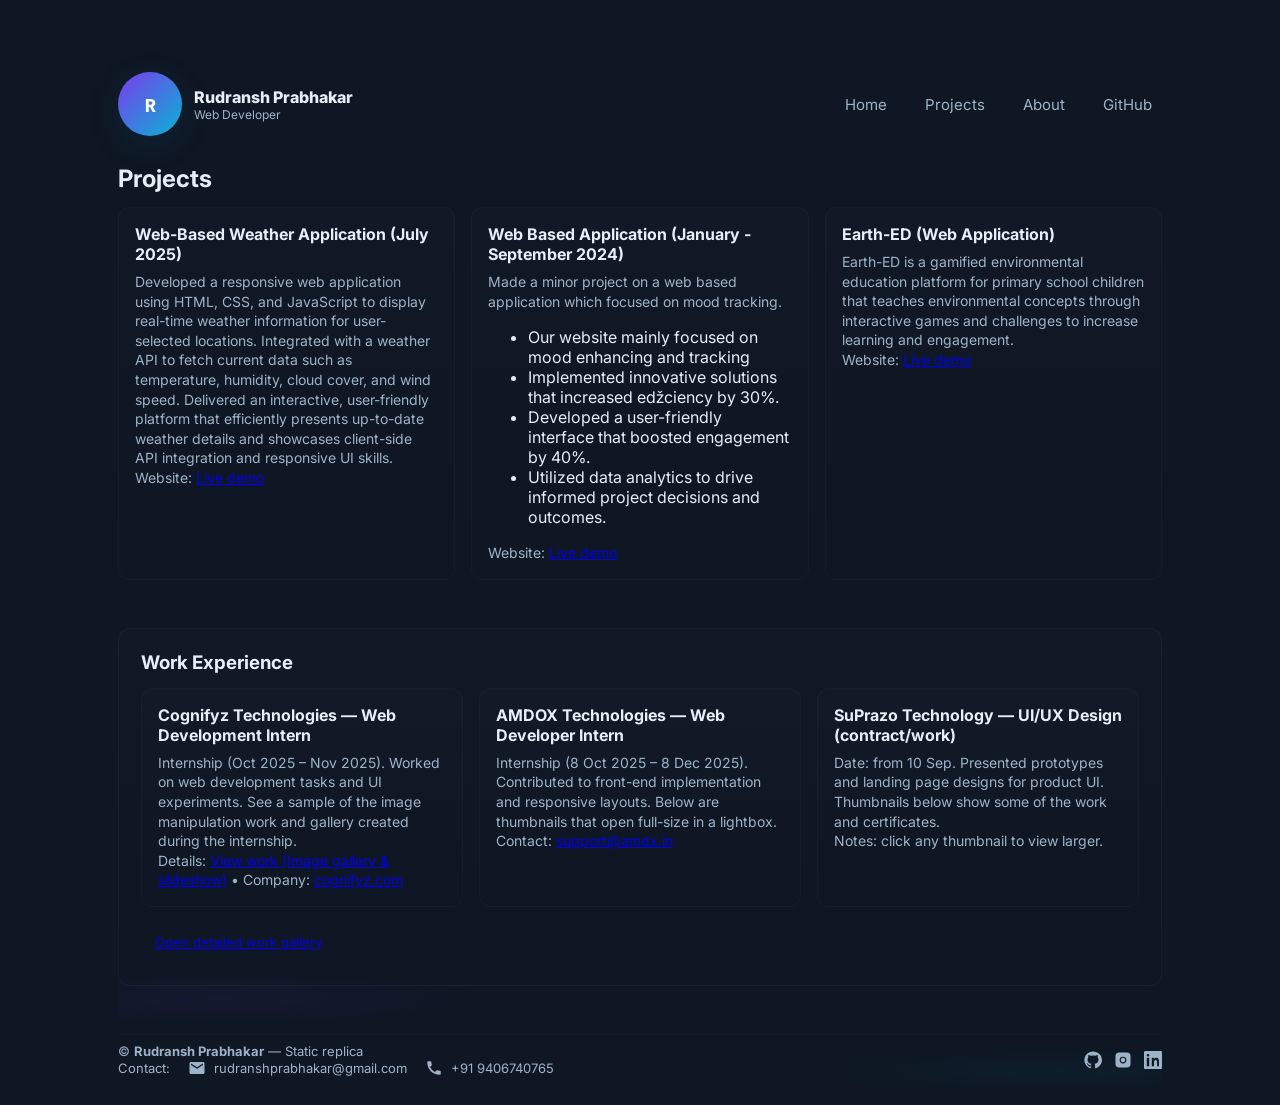
==== projects.html @ 3bac4578 "Update projects.html" ====
<!doctype html>
<html lang="en"><head><meta charset="utf-8"/><meta name="viewport" content="width=device-width,initial-scale=1"/><title>Projects — Rudransh Prabhakar</title>
<link href="https://fonts.googleapis.com/css2?family=Inconsolata:wght@400;700&family=Inter:wght@300;400;600;800&display=swap" rel="stylesheet">
<link rel="stylesheet" href="styles.css"></head><body>
  <div class="container">
    <header class="header">
  <div class="brand">
    <div class="logo">R</div>
    <div>
      <div style="font-weight:800;font-size:16px">Rudransh Prabhakar</div>
      <div style="font-size:12px;color:var(--muted)">Web Developer</div>
    </div>
  </div>
  <nav class="nav" aria-label="Main navigation">
    <a href="index.html">Home</a>
    <a href="projects.html">Projects</a>
    <a href="about.html">About</a>
    <a href="https://github.com/bchiang7" target="_blank" rel="noopener">GitHub</a>
  </nav>
</header>

    <main style="margin-top:28px">
      <h2 style="margin:0 0 12px 0">Projects</h2>
      <div class="projects">
        <article class="card"><div>
          <h4>Web-Based Weather Application (July 2025)</h4>
          <p>Developed a responsive web application using HTML, CSS, and JavaScript to display real-time weather information for user-selected locations. Integrated with a weather API to fetch current data such as temperature, humidity, cloud cover, and wind speed. Delivered an interactive, user-friendly platform that efficiently presents up-to-date weather details and showcases client-side API integration and responsive UI skills.</p>
          <p class="small">Website: <a href="https://rudranshprabhakar-coder.github.io/Weather/" target="_blank" rel="noopener">Live demo</a></p>
        </div></article>

        <article class="card"><div>
          <h4>Web Based Application (January - September 2024)</h4>
          <p>Made a minor project on a web based application which focused on mood tracking.</p>
          <ul>
            <li>Our website mainly focused on mood enhancing and tracking</li>
            <li>Implemented innovative solutions that increased eǆciency by 30%.</li>
            <li>Developed a user-friendly interface that boosted engagement by 40%.</li>
            <li>Utilized data analytics to drive informed project decisions and outcomes.</li>
          </ul>
          <p class="small">Website: <a href="https://rudranshprabhakar.wixsite.com/rud-rup" target="_blank" rel="noopener">Live demo</a></p>
        </div></article>

        <article class="card"><div>
          <h4>Earth-ED (Web Application)</h4>
          <p>Earth-ED is a gamified environmental education platform for primary school children that teaches environmental concepts through interactive games and challenges to increase learning and engagement.</p>
          <p class="small">Website: <a href="https://earth-ed-8388e5ce.base44.app/" target="_blank" rel="noopener">Live demo</a></p>
        </div></article>
      </div>
    </main>
    
    <section id="work-experience" class="section" aria-labelledby="work-heading">
      <h3 id="work-heading" style="margin:0 0 12px 0">Work Experience</h3>
      <div class="projects">
        <article class="card"><div>
          <h4>Cognifyz Technologies — Web Development Intern</h4>
          <p>Internship (Oct 2025 – Nov 2025). Worked on web development tasks and UI experiments. See a sample of the image manipulation work and gallery created during the internship.</p>
          <p class="small">Details: <a href="Image_Manipulation.html" target="_blank" rel="noopener">View work (Image gallery & slideshow)</a> • Company: <a href="https://www.cognifyz.com" target="_blank" rel="noopener">cognifyz.com</a></p>
        </div></article>

        <article class="card"><div>
          <h4>AMDOX Technologies — Web Developer Intern</h4>
          <p>Internship (8 Oct 2025 – 8 Dec 2025). Contributed to front-end implementation and responsive layouts. Below are thumbnails that open full-size in a lightbox.</p>
          <p class="small">Contact: <a href="mailto:support@amdx.in">support@amdx.in</a></p>
        </div></article>

        <article class="card"><div>
          <h4>SuPrazo Technology — UI/UX Design (contract/work)</h4>
          <p>Date: from 10 Sep. Presented prototypes and landing page designs for product UI. Thumbnails below show some of the work and certificates.</p>
          <p class="small">Notes: click any thumbnail to view larger.</p>
        </div></article>
      </div>

      <!-- Work gallery: use images from assets/work/ only. The old certificate thumbnails were removed per request.
           If you'd like inline thumbnails here, add image files to `assets/work/` and create a small
           `assets/work/manifest.json` (array of { "file": "name.png", "caption": "..." }) to auto-render thumbnails.
           As a fallback, the link below opens the provided gallery page (Image_Manipulation.html).
      -->
        <div class="work-gallery" aria-hidden="false">
          <!-- Placeholder / dynamic area populated from assets/work/manifest.json if present -->
          <div id="work-gallery-inner">
            <p class="intro-tag"></p>
            <p class="small"><a href="Image_Manipulation.html" target="_blank" rel="noopener">Open detailed work gallery</a></p>
          </div>
        </div>

      <!-- Lightbox overlay -->
      <div id="lightbox" class="lightbox-overlay" role="dialog" aria-hidden="true">
        <div class="lightbox-content">
          <img id="lightbox-img" src="" alt="" />
          <div id="lightbox-caption" class="lightbox-caption"></div>
        </div>
      </div>

      <script>
        (function(){
          var lightbox = document.getElementById('lightbox');
          var lbImg = document.getElementById('lightbox-img');
          var lbCaption = document.getElementById('lightbox-caption');
          document.querySelectorAll('.work-gallery a').forEach(function(a){
            a.addEventListener('click', function(e){
              e.preventDefault();
              var href = a.getAttribute('href');
              var caption = a.getAttribute('data-caption') || a.querySelector('img').alt || '';
              lbImg.src = href;
              lbImg.alt = caption;
              lbCaption.textContent = caption;
              lightbox.classList.add('active');
              lightbox.setAttribute('aria-hidden','false');
            });
          });
          // close on overlay click or Esc
          lightbox.addEventListener('click', function(){ lightbox.classList.remove('active'); lightbox.setAttribute('aria-hidden','true'); lbImg.src=''; });
          document.addEventListener('keydown', function(e){ if(e.key==='Escape'){ lightbox.classList.remove('active'); lightbox.setAttribute('aria-hidden','true'); lbImg.src=''; }});
        })();
      </script>
  <script src="animations.js"></script>

      <script>
        // Try to fetch a manifest in assets/work/ to render inline thumbnails dynamically.
        (function(){
          var target = document.getElementById('work-gallery-inner');
          if(!target) return;
          fetch('assets/work/manifest.json').then(function(r){ if(!r.ok) throw new Error('no manifest'); return r.json(); }).then(function(items){
            target.innerHTML = '';
            var frag = document.createDocumentFragment();
            items.forEach(function(it){
              var src = it.path || ('assets/work/' + it.file);
              var a = document.createElement('a'); a.className='work-thumb'; a.href = src; a.setAttribute('data-caption', it.caption || '');
              var img = document.createElement('img');
              img.src = src;
              img.alt = it.caption || it.file;
              // If image file is missing on disk, replace with a small inline SVG placeholder
              img.onerror = function(){
                var svg = '<svg xmlns="http://www.w3.org/2000/svg" width="400" height="240">'
                  + '<rect width="100%" height="100%" fill="#091026"/>'
                  + '<text x="50%" y="50%" fill="#9fb3c8" font-family="Inter, Arial" font-size="18" dominant-baseline="middle" text-anchor="middle">Missing image</text>'
                  + '</svg>';
                img.src = 'data:image/svg+xml;utf8,' + encodeURIComponent(svg);
                img.alt = 'missing';
              };
              a.appendChild(img);
              a.addEventListener('click', function(e){ e.preventDefault(); var lb = document.getElementById('lightbox'); var lbImg = document.getElementById('lightbox-img'); var lbCaption = document.getElementById('lightbox-caption'); lbImg.src = src; lbImg.alt = a.getAttribute('data-caption') || ''; lbCaption.textContent = a.getAttribute('data-caption') || ''; lb.classList.add('active'); lb.setAttribute('aria-hidden','false'); });
              frag.appendChild(a);
            });
            target.appendChild(frag);
          }).catch(function(){
            // no manifest; keep the fallback note and link
          });
        })();
      </script>
    </section>
    <footer class="footer fade-in-up">
  <div>
    <div class="small">© <strong>Rudransh Prabhakar</strong> — Static replica</div>
    <div class="small contact-items">Contact:
      <a class="contact-item" href="mailto:rudranshprabhakar@gmail.com">
        <svg viewBox="0 0 24 24" xmlns="http://www.w3.org/2000/svg" aria-hidden="true"><path d="M20 4H4c-1.1 0-2 .9-2 2v12c0 1.1.9 2 2 2h16c1.1 0 2-.9 2-2V6c0-1.1-.9-2-2-2zm0 4-8 5-8-5V6l8 5 8-5v2z"/></svg>
        <span class="label">rudranshprabhakar@gmail.com</span>
      </a>
      <a class="contact-item" href="tel:+919406740765">
        <svg viewBox="0 0 24 24" xmlns="http://www.w3.org/2000/svg" aria-hidden="true"><path d="M6.62 10.79a15.053 15.053 0 006.59 6.59l2.2-2.2a1 1 0 011.01-.24c1.12.37 2.33.57 3.57.57a1 1 0 011 1V20a1 1 0 01-1 1C10.07 21 3 13.93 3 4a1 1 0 011-1h3.5a1 1 0 011 1c0 1.24.2 2.45.57 3.57a1 1 0 01-.24 1.01l-2.21 2.21z"/></svg>
        <span class="label">+91 9406740765</span>
      </a>
    </div>
  </div>
  <div style="display:flex;gap:12px;align-items:center">
    <a class="small" href="https://github.com/rudranshprabhakar-coder" target="_blank" rel="noopener" aria-label="GitHub">
      <svg width="18" height="18" viewBox="0 0 24 24" fill="currentColor" xmlns="http://www.w3.org/2000/svg"><path d="M12 .5C5.648.5.5 5.648.5 12c0 5.094 3.292 9.417 7.86 10.942.575.106.786-.25.786-.556 0-.274-.01-1-.015-1.963-3.197.695-3.872-1.54-3.872-1.54-.523-1.33-1.277-1.685-1.277-1.685-1.044-.713.08-.699.08-.699 1.155.082 1.762 1.187 1.762 1.187 1.026 1.757 2.693 1.25 3.35.957.104-.744.402-1.25.731-1.536-2.552-.29-5.236-1.276-5.236-5.676 0-1.254.447-2.278 1.18-3.082-.118-.29-.51-1.457.112-3.038 0 0 .962-.308 3.152 1.176a10.96 10.96 0 012.872-.386c.974.004 1.956.132 2.872.387 2.189-1.485 3.15-1.176 3.15-1.176.624 1.581.232 2.748.114 3.038.735.804 1.178 1.828 1.178 3.082 0 4.412-2.689 5.382-5.253 5.667.413.355.78 1.056.78 2.128 0 1.536-.014 2.775-.014 3.152 0 .31.208.67.793.556C20.71 21.414 24 17.092 24 12c0-6.352-5.147-11.5-12-11.5z"/></svg>
    </a>
    <a class="small" href="https://www.instagram.com/rudy._03?igsh=MXBybmJxcDZmMThyOQ%3D%3D&utm_source=qr" target="_blank" rel="noopener" aria-label="Instagram">
      <svg width="18" height="18" viewBox="0 0 24 24" fill="currentColor" xmlns="http://www.w3.org/2000/svg"><path d="M7 2h10a5 5 0 015 5v10a5 5 0 01-5 5H7a5 5 0 01-5-5V7a5 5 0 015-5zm5 5.5a4.5 4.5 0 100 9 4.5 4.5 0 000-9zm6-1.5a1 1 0 110 2 1 1 0 010-2zM12 9a3 3 0 110 6 3 3 0 010-6z"/></svg>
    </a>
    <a class="small" href="https://www.linkedin.com/in/rudransh-prabhakar-7b53982b0/" target="_blank" rel="noopener" aria-label="LinkedIn">
      <svg width="18" height="18" viewBox="0 0 24 24" fill="currentColor" xmlns="http://www.w3.org/2000/svg"><path d="M20.447 20.452H17.4v-5.569c0-1.328-.027-3.037-1.85-3.037-1.853 0-2.135 1.445-2.135 2.94v5.666h-3.048V9h2.932v1.561h.042c.408-.774 1.405-1.59 2.892-1.59 3.094 0 3.663 2.037 3.663 4.687v6.294zM5.337 7.433a1.76 1.76 0 110-3.52 1.76 1.76 0 010 3.52zM6.97 20.452H3.704V9H6.97v11.452zM22.225 0H1.771C.792 0 0 .774 0 1.73v20.541C0 23.226.792 24 1.771 24h20.451C23.2 24 24 23.226 24 22.271V1.73C24 .774 23.2 0 22.225 0z"/></svg>
    </a>
  </div>
</footer>

  </div></body></html>
---- styles.css ----
/* styles.css — improved replica styling */
:root{--bg:#0f1724;--card:#0b1220;--muted:#9fb3c8;--accent1:#7c3aed;--accent2:#06b6d4}
*{box-sizing:border-box}
html,body{height:100%}
body{margin:0;font-family:Inter,system-ui,-apple-system,"Segoe UI",Roboto,"Helvetica Neue",Arial;background:var(--bg);color:#e6eef8;-webkit-font-smoothing:antialiased}
.container{max-width:1100px;margin:44px auto;padding:28px}
.header{display:flex;align-items:center;justify-content:space-between;gap:16px}
.brand{display:flex;align-items:center;gap:12px}
.logo{width:64px;height:64px;border-radius:50%;background:linear-gradient(135deg,var(--accent1),var(--accent2));display:flex;align-items:center;justify-content:center;font-weight:800;font-family:Inconsolata,monospace;color:white;font-size:22px;box-shadow:0 8px 30px rgba(7,89,133,0.18)}
.nav{display:flex;gap:18px;align-items:center;font-size:15px;color:var(--muted)}
.nav a{color:var(--muted);text-decoration:none;padding:8px 10px;border-radius:8px}
.nav a:hover{color:white;background:rgba(255,255,255,0.03)}
.hero{display:grid;grid-template-columns:1fr 380px;gap:36px;margin-top:36px;align-items:start}
.left h1{font-size:56px;margin:0 0 8px 0;line-height:1.02;font-weight:800}
.left p{margin:0;color:var(--muted);font-size:17px;max-width:62ch}
.cta{margin-top:20px;display:flex;gap:12px;flex-wrap:wrap}
.btn{padding:11px 18px;border-radius:12px;background:transparent;border:1px solid rgba(255,255,255,0.06);color:#e6eef8;cursor:pointer;font-weight:700}
.btn.primary{background:linear-gradient(90deg,var(--accent1),var(--accent2));box-shadow:0 12px 40px rgba(7,89,133,0.18);border:0}
.sidebar{background:linear-gradient(180deg,rgba(255,255,255,0.02),transparent);padding:18px;border-radius:12px;border:1px solid rgba(255,255,255,0.03)}
.profile-pic{width:100%;height:240px;border-radius:10px;background:linear-gradient(180deg,#091026,#0b1220);display:flex;align-items:center;justify-content:center;color:rgba(255,255,255,0.06);font-weight:700;letter-spacing:2px}
.section{margin-top:48px;background:linear-gradient(180deg,rgba(255,255,255,0.01),transparent);padding:22px;border-radius:12px;border:1px solid rgba(255,255,255,0.03)}
.projects{display:grid;grid-template-columns:repeat(3,1fr);gap:16px;margin-top:14px}
.card{background:linear-gradient(180deg,rgba(255,255,255,0.02),transparent);padding:16px;border-radius:12px;border:1px solid rgba(255,255,255,0.025);min-height:120px;display:flex;flex-direction:column;justify-content:space-between}
.card h4{margin:0 0 8px 0;font-size:16px}
.card p{margin:0;font-size:14px;color:var(--muted);line-height:1.4}
.footer{margin-top:48px;color:var(--muted);font-size:14px;display:flex;justify-content:space-between;align-items:center;padding-top:8px;border-top:1px solid rgba(255,255,255,0.02)}

/* Footer textures and contact layout */
.footer{position:relative;overflow:visible}
.footer::before{content:'';position:absolute;left:0;right:0;top:-60px;height:120px;background:radial-gradient(ellipse at 10% 20%, rgba(124,58,237,0.06) 0%, transparent 20%), radial-gradient(ellipse at 90% 80%, rgba(6,182,212,0.04) 0%, transparent 18%);pointer-events:none;z-index:0}
.footer > div{position:relative;z-index:1}

.contact-items{display:flex;gap:18px;align-items:center}
.contact-item{display:inline-flex;gap:8px;align-items:center;color:var(--muted);text-decoration:none}
.contact-item svg{width:18px;height:18px;flex:0 0 18px;fill:currentColor;transition:transform 220ms ease, color 220ms ease}
.contact-item:hover svg{transform:translateY(-2px) scale(1.05);color:var(--accent2)}
.contact-item .label{font-size:13px;color:var(--muted)}

/* subtle entrance animation for footer */
.fade-in-up{animation:fadeUp 560ms cubic-bezier(.2,.9,.2,1) both}
@keyframes fadeUp{from{opacity:0;transform:translateY(8px)}to{opacity:1;transform:none}}

/* small texture on cards for nicer surface */
.card{background-image:linear-gradient(rgba(255,255,255,0.01), transparent)}

/* Footer tweaks for social icons */
.footer a svg{color:var(--muted);display:block}
.footer a:hover svg{color:white}
.footer a{color:var(--muted);text-decoration:none}

/* Work experience gallery & lightbox */
.work-gallery{display:block;margin-top:14px}
/* inner container will hold thumbnails in rows */
#work-gallery-inner{display:flex;flex-wrap:wrap;gap:14px;align-items:flex-start}
.work-thumb{width:220px;height:140px;border-radius:10px;overflow:hidden;display:block;border:1px solid rgba(255,255,255,0.04);box-shadow:0 8px 20px rgba(3,8,20,0.5)}
.work-thumb img{width:100%;height:100%;object-fit:cover;display:block;transition:transform 280ms ease, filter 240ms ease}
.work-thumb:hover img{transform:scale(1.03);filter:brightness(1.05)}

.lightbox-overlay{position:fixed;inset:0;background:rgba(0,0,0,0.85);display:none;align-items:center;justify-content:center;z-index:10000}
.lightbox-overlay.active{display:flex}
.lightbox-content{max-width:92%;max-height:92%;display:flex;flex-direction:column;gap:10px;align-items:center}
.lightbox-content img{max-width:100%;max-height:80vh;border-radius:8px;box-shadow:0 12px 40px rgba(0,0,0,0.6)}
.lightbox-caption{color:var(--muted);font-size:13px;text-align:center}

@media (max-width:640px){
  .work-thumb{width:48%;height:90px}
}

/* About page layout */
.about-grid{display:grid;grid-template-columns:1fr 320px;gap:28px;align-items:start}
.about-left h2{font-size:28px}
.about-right .profile-pic{height:260px}

/* Certifications gallery */
.certs-title{font-size:18px;text-align:center;margin:0 0 12px 0;padding:10px 16px;border-radius:10px;background:linear-gradient(90deg,var(--accent1),var(--accent2));color:white;display:inline-block}
.cert-grid{display:grid;grid-template-columns:repeat(3,1fr);gap:16px;margin-top:14px}
.cert-card{background:linear-gradient(180deg,rgba(255,255,255,0.02),transparent);padding:14px;border-radius:10px;border:1px solid rgba(255,255,255,0.02);display:flex;flex-direction:column;gap:8px;align-items:start}
.cert-card .cert-image{width:100%;height:140px;border-radius:8px;overflow:hidden;background:linear-gradient(180deg,#091026,#0b1220);display:flex;align-items:center;justify-content:center}
.cert-card .cert-image img{width:100%;height:100%;object-fit:cover;display:block}
.cert-card h4{margin:6px 0 4px 0;font-size:15px}
.cert-card .tag{font-size:13px;color:var(--muted);font-weight:700}

@media (max-width:980px){
  .about-grid{grid-template-columns:1fr}
  .cert-grid{grid-template-columns:repeat(2,1fr)}
}
@media (max-width:520px){
  .cert-grid{grid-template-columns:1fr}
  .about-right .profile-pic{height:180px}
}

/* responsive */
@media (max-width:980px){
  .hero{grid-template-columns:1fr;gap:22px}
  .projects{grid-template-columns:repeat(2,1fr)}
  .container{padding:20px;margin:28px auto}
}
@media (max-width:520px){
  .projects{grid-template-columns:1fr}
  .left h1{font-size:32px}
  .logo{width:48px;height:48px;font-size:18px}
}
.small{font-size:13px;color:var(--muted)}

.profile-pic img{width:100%;height:100%;object-fit:cover;border-radius:8px;display:block}

/* Typing animation (letter-by-letter) */
.typing-wrap{margin:18px 0 8px 0}
.typing{font-family:Inconsolata,monospace;font-size:22px;font-weight:900;display:inline-block;color:white;text-transform:uppercase;letter-spacing:0.6px}
.caret{display:inline-block;width:2px;background:var(--accent2);margin-left:8px;vertical-align:bottom;animation:blink 1s steps(2,end) infinite;height:1.2em}
@keyframes blink{50%{opacity:0}}

/* small helper for the projects page intro */
.intro-tag{color:var(--muted);font-size:14px;margin-top:6px}

/* Homepage image reveal */
.profile-pic img{opacity:0;transform:translateY(8px) scale(0.995);transition:opacity 900ms ease, transform 900ms cubic-bezier(.2,.9,.2,1)}
.profile-pic img.visible{opacity:1;transform:none}

/* Subheading click animations (applied dynamically) */
.anim-fade { animation: animFade 600ms ease both }
@keyframes animFade { from { opacity:0; transform: translateY(10px) } to { opacity:1; transform: translateY(0) } }

.anim-slide-left { animation: animSlideLeft 650ms cubic-bezier(.2,.9,.2,1) both }
@keyframes animSlideLeft { from { opacity:0; transform: translateX(-18px) } to { opacity:1; transform: translateX(0) } }

.anim-zoom { animation: animZoom 620ms cubic-bezier(.2,.9,.2,1) both }
@keyframes animZoom { from { opacity:0; transform: scale(.94) } to { opacity:1; transform: scale(1) } }

.anim-rotate { animation: animRotate 700ms cubic-bezier(.2,.9,.2,1) both }
@keyframes animRotate { from { opacity:0; transform: rotateX(8deg) translateY(6px) } to { opacity:1; transform: rotateX(0) translateY(0) } }

/* Utility: ensure animated elements start from an animatable state */
.anim-target { opacity:0 }
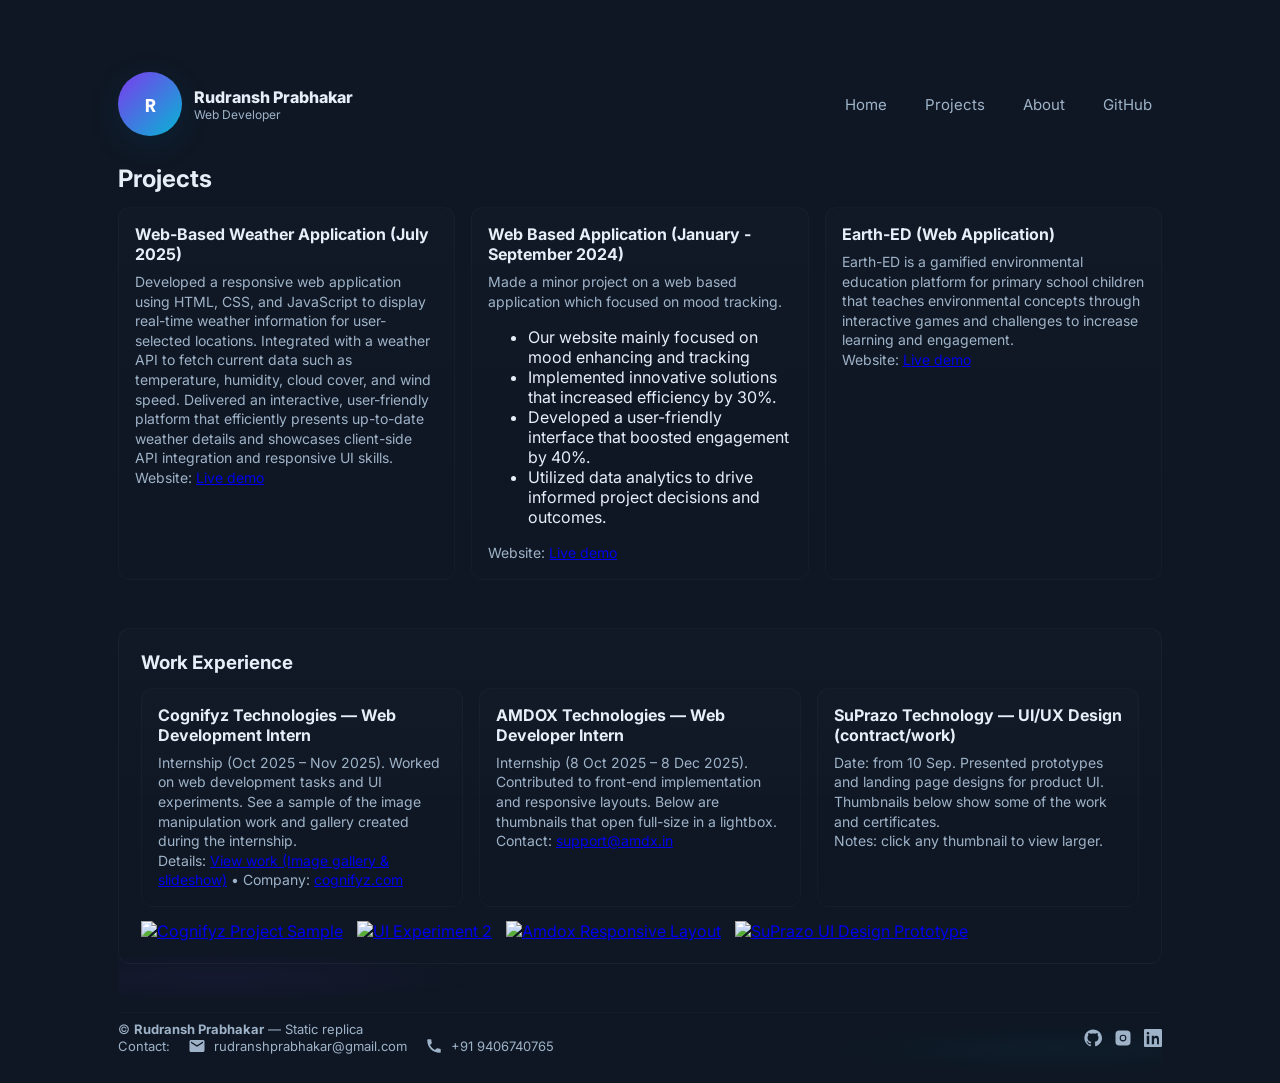
==== commit 83e8b955: "Update projects.html" ====
--- a/projects.html
+++ b/projects.html
@@ -1,23 +1,29 @@
 <!doctype html>
-<html lang="en"><head><meta charset="utf-8"/><meta name="viewport" content="width=device-width,initial-scale=1"/><title>Projects — Rudransh Prabhakar</title>
-<link href="https://fonts.googleapis.com/css2?family=Inconsolata:wght@400;700&family=Inter:wght@300;400;600;800&display=swap" rel="stylesheet">
-<link rel="stylesheet" href="styles.css"></head><body>
+<html lang="en">
+<head>
+  <meta charset="utf-8"/>
+  <meta name="viewport" content="width=device-width,initial-scale=1"/>
+  <title>Projects — Rudransh Prabhakar</title>
+  <link href="https://fonts.googleapis.com/css2?family=Inconsolata:wght@400;700&family=Inter:wght@300;400;600;800&display=swap" rel="stylesheet">
+  <link rel="stylesheet" href="styles.css">
+</head>
+<body>
   <div class="container">
     <header class="header">
-  <div class="brand">
-    <div class="logo">R</div>
-    <div>
-      <div style="font-weight:800;font-size:16px">Rudransh Prabhakar</div>
-      <div style="font-size:12px;color:var(--muted)">Web Developer</div>
-    </div>
-  </div>
-  <nav class="nav" aria-label="Main navigation">
-    <a href="index.html">Home</a>
-    <a href="projects.html">Projects</a>
-    <a href="about.html">About</a>
-    <a href="https://github.com/bchiang7" target="_blank" rel="noopener">GitHub</a>
-  </nav>
-</header>
+      <div class="brand">
+        <div class="logo">R</div>
+        <div>
+          <div style="font-weight:800;font-size:16px">Rudransh Prabhakar</div>
+          <div style="font-size:12px;color:var(--muted)">Web Developer</div>
+        </div>
+      </div>
+      <nav class="nav" aria-label="Main navigation">
+        <a href="index.html">Home</a>
+        <a href="projects.html">Projects</a>
+        <a href="about.html">About</a>
+        <a href="https://github.com/rudranshprabhakar-coder" target="_blank" rel="noopener">GitHub</a>
+      </nav>
+    </header>
 
     <main style="margin-top:28px">
       <h2 style="margin:0 0 12px 0">Projects</h2>
@@ -33,7 +39,7 @@
           <p>Made a minor project on a web based application which focused on mood tracking.</p>
           <ul>
             <li>Our website mainly focused on mood enhancing and tracking</li>
-            <li>Implemented innovative solutions that increased eǆciency by 30%.</li>
+            <li>Implemented innovative solutions that increased efficiency by 30%.</li>
             <li>Developed a user-friendly interface that boosted engagement by 40%.</li>
             <li>Utilized data analytics to drive informed project decisions and outcomes.</li>
           </ul>
@@ -70,18 +76,23 @@
         </div></article>
       </div>
 
-      <!-- Work gallery: use images from assets/work/ only. The old certificate thumbnails were removed per request.
-           If you'd like inline thumbnails here, add image files to `assets/work/` and create a small
-           `assets/work/manifest.json` (array of { "file": "name.png", "caption": "..." }) to auto-render thumbnails.
-           As a fallback, the link below opens the provided gallery page (Image_Manipulation.html).
-      -->
-        <div class="work-gallery" aria-hidden="false">
-          <!-- Placeholder / dynamic area populated from assets/work/manifest.json if present -->
-          <div id="work-gallery-inner">
-            <p class="intro-tag"></p>
-            <p class="small"><a href="Image_Manipulation.html" target="_blank" rel="noopener">Open detailed work gallery</a></p>
-          </div>
+      <!-- Work Gallery (Static thumbnails since images are in the same folder) -->
+      <div class="work-gallery" aria-hidden="false">
+        <div id="work-gallery-inner" class="work-thumbnails">
+          <a href="cognifyz1.png" data-caption="Cognifyz Project Sample">
+            <img src="cognifyz1.png" alt="Cognifyz Project Sample">
+          </a>
+          <a href="cognifyz2.png" data-caption="UI Experiment 2">
+            <img src="cognifyz2.png" alt="UI Experiment 2">
+          </a>
+          <a href="amdoz1.png" data-caption="Amdox Responsive Layout">
+            <img src="amdoz1.png" alt="Amdox Responsive Layout">
+          </a>
+          <a href="suprazo1.png" data-caption="SuPrazo UI Design Prototype">
+            <img src="suprazo1.png" alt="SuPrazo UI Design Prototype">
+          </a>
         </div>
+      </div>
 
       <!-- Lightbox overlay -->
       <div id="lightbox" class="lightbox-overlay" role="dialog" aria-hidden="true">
@@ -113,67 +124,37 @@
           document.addEventListener('keydown', function(e){ if(e.key==='Escape'){ lightbox.classList.remove('active'); lightbox.setAttribute('aria-hidden','true'); lbImg.src=''; }});
         })();
       </script>
-  <script src="animations.js"></script>
 
-      <script>
-        // Try to fetch a manifest in assets/work/ to render inline thumbnails dynamically.
-        (function(){
-          var target = document.getElementById('work-gallery-inner');
-          if(!target) return;
-          fetch('assets/work/manifest.json').then(function(r){ if(!r.ok) throw new Error('no manifest'); return r.json(); }).then(function(items){
-            target.innerHTML = '';
-            var frag = document.createDocumentFragment();
-            items.forEach(function(it){
-              var src = it.path || ('assets/work/' + it.file);
-              var a = document.createElement('a'); a.className='work-thumb'; a.href = src; a.setAttribute('data-caption', it.caption || '');
-              var img = document.createElement('img');
-              img.src = src;
-              img.alt = it.caption || it.file;
-              // If image file is missing on disk, replace with a small inline SVG placeholder
-              img.onerror = function(){
-                var svg = '<svg xmlns="http://www.w3.org/2000/svg" width="400" height="240">'
-                  + '<rect width="100%" height="100%" fill="#091026"/>'
-                  + '<text x="50%" y="50%" fill="#9fb3c8" font-family="Inter, Arial" font-size="18" dominant-baseline="middle" text-anchor="middle">Missing image</text>'
-                  + '</svg>';
-                img.src = 'data:image/svg+xml;utf8,' + encodeURIComponent(svg);
-                img.alt = 'missing';
-              };
-              a.appendChild(img);
-              a.addEventListener('click', function(e){ e.preventDefault(); var lb = document.getElementById('lightbox'); var lbImg = document.getElementById('lightbox-img'); var lbCaption = document.getElementById('lightbox-caption'); lbImg.src = src; lbImg.alt = a.getAttribute('data-caption') || ''; lbCaption.textContent = a.getAttribute('data-caption') || ''; lb.classList.add('active'); lb.setAttribute('aria-hidden','false'); });
-              frag.appendChild(a);
-            });
-            target.appendChild(frag);
-          }).catch(function(){
-            // no manifest; keep the fallback note and link
-          });
-        })();
-      </script>
+      <script src="animations.js"></script>
     </section>
+
     <footer class="footer fade-in-up">
-  <div>
-    <div class="small">© <strong>Rudransh Prabhakar</strong> — Static replica</div>
-    <div class="small contact-items">Contact:
-      <a class="contact-item" href="mailto:rudranshprabhakar@gmail.com">
-        <svg viewBox="0 0 24 24" xmlns="http://www.w3.org/2000/svg" aria-hidden="true"><path d="M20 4H4c-1.1 0-2 .9-2 2v12c0 1.1.9 2 2 2h16c1.1 0 2-.9 2-2V6c0-1.1-.9-2-2-2zm0 4-8 5-8-5V6l8 5 8-5v2z"/></svg>
-        <span class="label">rudranshprabhakar@gmail.com</span>
-      </a>
-      <a class="contact-item" href="tel:+919406740765">
-        <svg viewBox="0 0 24 24" xmlns="http://www.w3.org/2000/svg" aria-hidden="true"><path d="M6.62 10.79a15.053 15.053 0 006.59 6.59l2.2-2.2a1 1 0 011.01-.24c1.12.37 2.33.57 3.57.57a1 1 0 011 1V20a1 1 0 01-1 1C10.07 21 3 13.93 3 4a1 1 0 011-1h3.5a1 1 0 011 1c0 1.24.2 2.45.57 3.57a1 1 0 01-.24 1.01l-2.21 2.21z"/></svg>
-        <span class="label">+91 9406740765</span>
-      </a>
-    </div>
+      <div>
+        <div class="small">© <strong>Rudransh Prabhakar</strong> — Static replica</div>
+        <div class="small contact-items">Contact:
+          <a class="contact-item" href="mailto:rudranshprabhakar@gmail.com">
+            <svg viewBox="0 0 24 24" xmlns="http://www.w3.org/2000/svg" aria-hidden="true"><path d="M20 4H4c-1.1 0-2 .9-2 2v12c0 1.1.9 2 2 2h16c1.1 0 2-.9 2-2V6c0-1.1-.9-2-2-2zm0 4-8 5-8-5V6l8 5 8-5v2z"/></svg>
+            <span class="label">rudranshprabhakar@gmail.com</span>
+          </a>
+          <a class="contact-item" href="tel:+919406740765">
+            <svg viewBox="0 0 24 24" xmlns="http://www.w3.org/2000/svg" aria-hidden="true"><path d="M6.62 10.79a15.053 15.053 0 006.59 6.59l2.2-2.2a1 1 0 011.01-.24c1.12.37 2.33.57 3.57.57a1 1 0 011 1V20a1 1 0 01-1 1C10.07 21 3 13.93 3 4a1 1 0 011-1h3.5a1 1 0 011 1c0 1.24.2 2.45.57 3.57a1 1 0 01-.24 1.01l-2.21 2.21z"/></svg>
+            <span class="label">+91 9406740765</span>
+          </a>
+        </div>
+      </div>
+      <div style="display:flex;gap:12px;align-items:center">
+        <a class="small" href="https://github.com/rudranshprabhakar-coder" target="_blank" rel="noopener" aria-label="GitHub">
+          <svg width="18" height="18" viewBox="0 0 24 24" fill="currentColor" xmlns="http://www.w3.org/2000/svg"><path d="M12 .5C5.648.5.5 5.648.5 12c0 5.094 3.292 9.417 7.86 10.942.575.106.786-.25.786-.556 0-.274-.01-1-.015-1.963-3.197.695-3.872-1.54-3.872-1.54-.523-1.33-1.277-1.685-1.277-1.685-1.044-.713.08-.699.08-.699 1.155.082 1.762 1.187 1.762 1.187 1.026 1.757 2.693 1.25 3.35.957.104-.744.402-1.25.731-1.536-2.552-.29-5.236-1.276-5.236-5.676 0-1.254.447-2.278 1.18-3.082-.118-.29-.51-1.457.112-3.038 0 0 .962-.308 3.152 1.176a10.96 10.96 0 012.872-.386c.974.004 1.956.132 2.872.387 2.189-1.485 3.15-1.176 3.15-1.176.624 1.581.232 2.748.114 3.038.735.804 1.178 1.828 1.178 3.082 0 4.412-2.689 5.382-5.253 5.667.413.355.78 1.056.78 2.128 0 1.536-.014 2.775-.014 3.152 0 .31.208.67.793.556C20.71 21.414 24 17.092 24 12c0-6.352-5.147-11.5-12-11.5z"/></svg>
+        </a>
+        <a class="small" href="https://www.instagram.com/rudy._03?igsh=MXBybmJxcDZmMThyOQ%3D%3D&utm_source=qr" target="_blank" rel="noopener" aria-label="Instagram">
+          <svg width="18" height="18" viewBox="0 0 24 24" fill="currentColor" xmlns="http://www.w3.org/2000/svg"><path d="M7 2h10a5 5 0 015 5v10a5 5 0 01-5 5H7a5 5 0 01-5-5V7a5 5 0 015-5zm5 5.5a4.5 4.5 0 100 9 4.5 4.5 0 000-9zm6-1.5a1 1 0 110 2 1 1 0 010-2zM12 9a3 3 0 110 6 3 3 0 010-6z"/></svg>
+        </a>
+        <a class="small" href="https://www.linkedin.com/in/rudransh-prabhakar-7b53982b0/" target="_blank" rel="noopener" aria-label="LinkedIn">
+          <svg width="18" height="18" viewBox="0 0 24 24" fill="currentColor" xmlns="http://www.w3.org/2000/svg"><path d="M20.447 20.452H17.4v-5.569c0-1.328-.027-3.037-1.85-3.037-1.853 0-2.135 1.445-2.135 2.94v5.666h-3.048V9h2.932v1.561h.042c.408-.774 1.405-1.59 2.892-1.59 3.094 0 3.663 2.037 3.663 4.687v6.294zM5.337 7.433a1.76 1.76 0 110-3.52 1.76 1.76 0 010 3.52zM6.97 20.452H3.704V9H6.97v11.452zM22.225 0H1.771C.792 0 0 .774 0 1.73v20.541C0 23.226.792 24 1.771 24h20.451C23.2 24 24 23.226 24 22.271V1.73C24 .774 23.2 0 22.225 0z"/></svg>
+        </a>
+      </div>
+    </footer>
   </div>
-  <div style="display:flex;gap:12px;align-items:center">
-    <a class="small" href="https://github.com/rudranshprabhakar-coder" target="_blank" rel="noopener" aria-label="GitHub">
-      <svg width="18" height="18" viewBox="0 0 24 24" fill="currentColor" xmlns="http://www.w3.org/2000/svg"><path d="M12 .5C5.648.5.5 5.648.5 12c0 5.094 3.292 9.417 7.86 10.942.575.106.786-.25.786-.556 0-.274-.01-1-.015-1.963-3.197.695-3.872-1.54-3.872-1.54-.523-1.33-1.277-1.685-1.277-1.685-1.044-.713.08-.699.08-.699 1.155.082 1.762 1.187 1.762 1.187 1.026 1.757 2.693 1.25 3.35.957.104-.744.402-1.25.731-1.536-2.552-.29-5.236-1.276-5.236-5.676 0-1.254.447-2.278 1.18-3.082-.118-.29-.51-1.457.112-3.038 0 0 .962-.308 3.152 1.176a10.96 10.96 0 012.872-.386c.974.004 1.956.132 2.872.387 2.189-1.485 3.15-1.176 3.15-1.176.624 1.581.232 2.748.114 3.038.735.804 1.178 1.828 1.178 3.082 0 4.412-2.689 5.382-5.253 5.667.413.355.78 1.056.78 2.128 0 1.536-.014 2.775-.014 3.152 0 .31.208.67.793.556C20.71 21.414 24 17.092 24 12c0-6.352-5.147-11.5-12-11.5z"/></svg>
-    </a>
-    <a class="small" href="https://www.instagram.com/rudy._03?igsh=MXBybmJxcDZmMThyOQ%3D%3D&utm_source=qr" target="_blank" rel="noopener" aria-label="Instagram">
-      <svg width="18" height="18" viewBox="0 0 24 24" fill="currentColor" xmlns="http://www.w3.org/2000/svg"><path d="M7 2h10a5 5 0 015 5v10a5 5 0 01-5 5H7a5 5 0 01-5-5V7a5 5 0 015-5zm5 5.5a4.5 4.5 0 100 9 4.5 4.5 0 000-9zm6-1.5a1 1 0 110 2 1 1 0 010-2zM12 9a3 3 0 110 6 3 3 0 010-6z"/></svg>
-    </a>
-    <a class="small" href="https://www.linkedin.com/in/rudransh-prabhakar-7b53982b0/" target="_blank" rel="noopener" aria-label="LinkedIn">
-      <svg width="18" height="18" viewBox="0 0 24 24" fill="currentColor" xmlns="http://www.w3.org/2000/svg"><path d="M20.447 20.452H17.4v-5.569c0-1.328-.027-3.037-1.85-3.037-1.853 0-2.135 1.445-2.135 2.94v5.666h-3.048V9h2.932v1.561h.042c.408-.774 1.405-1.59 2.892-1.59 3.094 0 3.663 2.037 3.663 4.687v6.294zM5.337 7.433a1.76 1.76 0 110-3.52 1.76 1.76 0 010 3.52zM6.97 20.452H3.704V9H6.97v11.452zM22.225 0H1.771C.792 0 0 .774 0 1.73v20.541C0 23.226.792 24 1.771 24h20.451C23.2 24 24 23.226 24 22.271V1.73C24 .774 23.2 0 22.225 0z"/></svg>
-    </a>
-  </div>
-</footer>
+</body>
+</html>
 
-  </div></body></html>
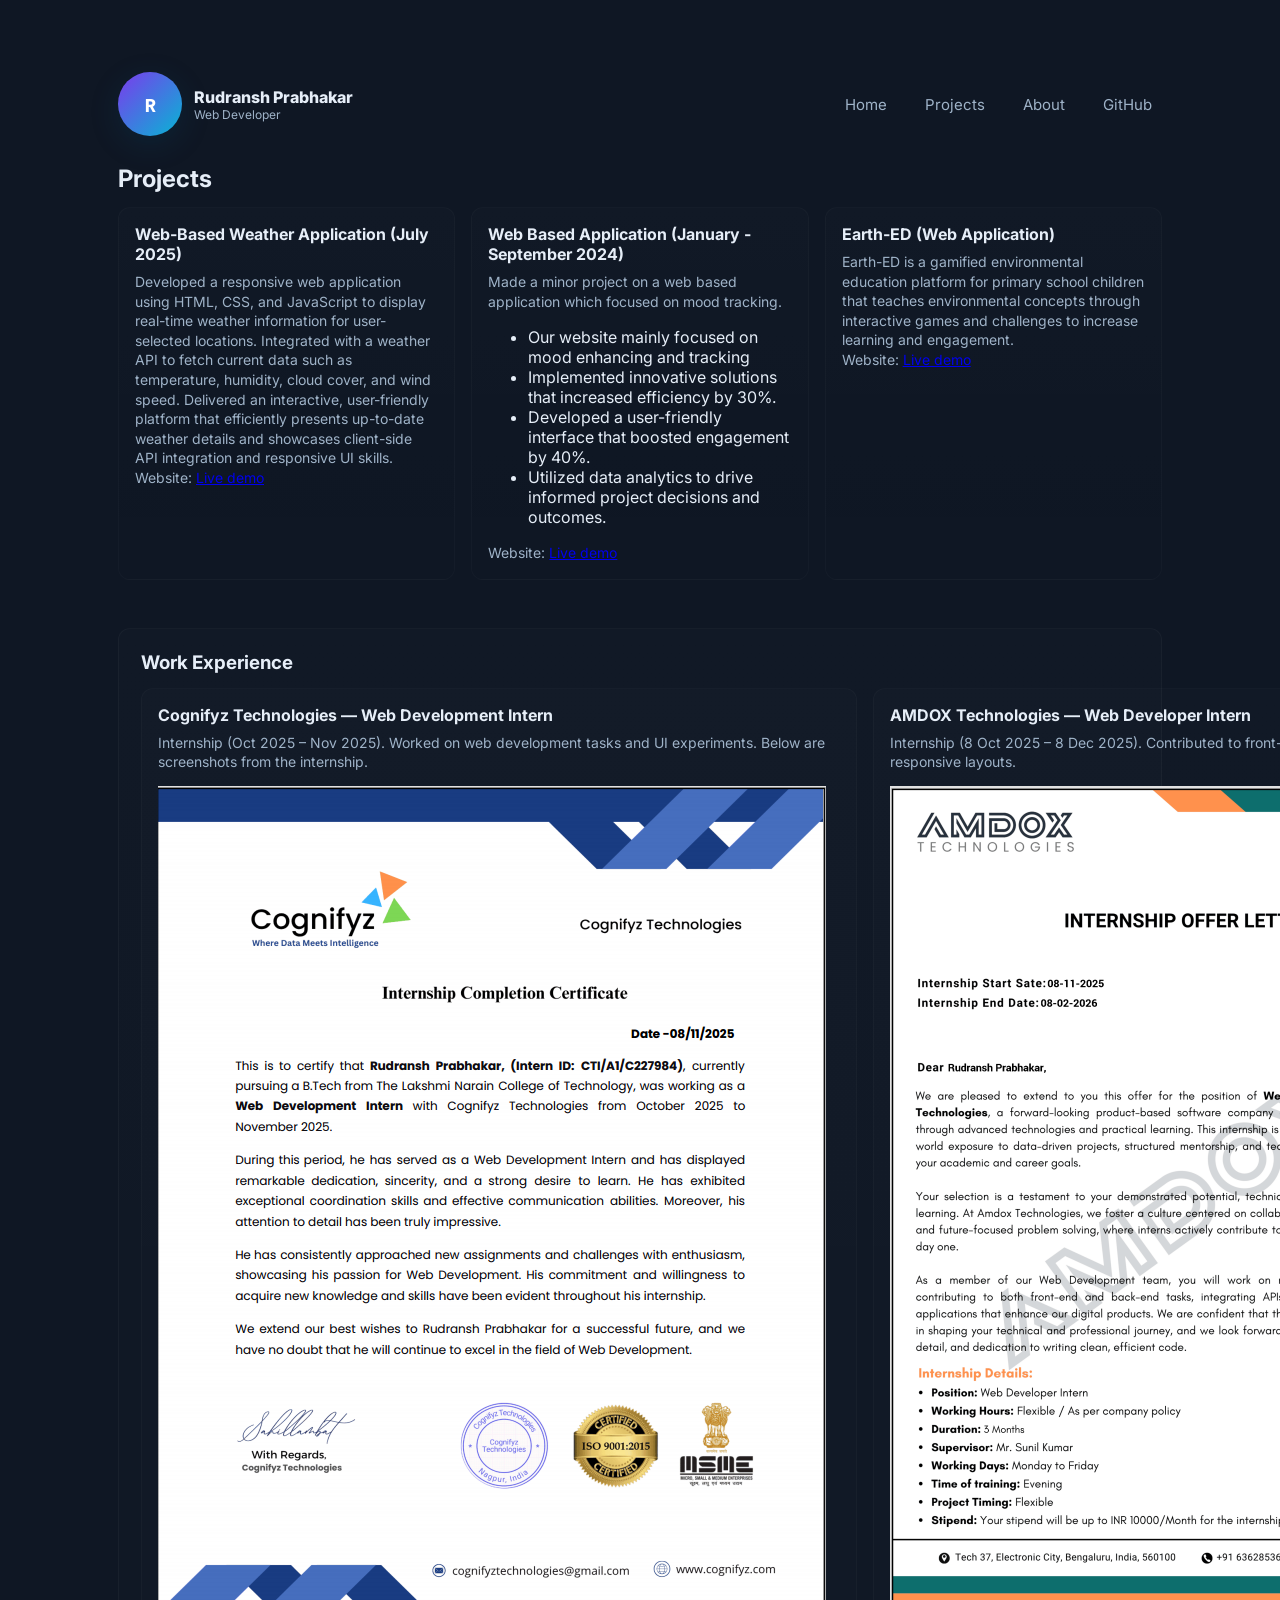
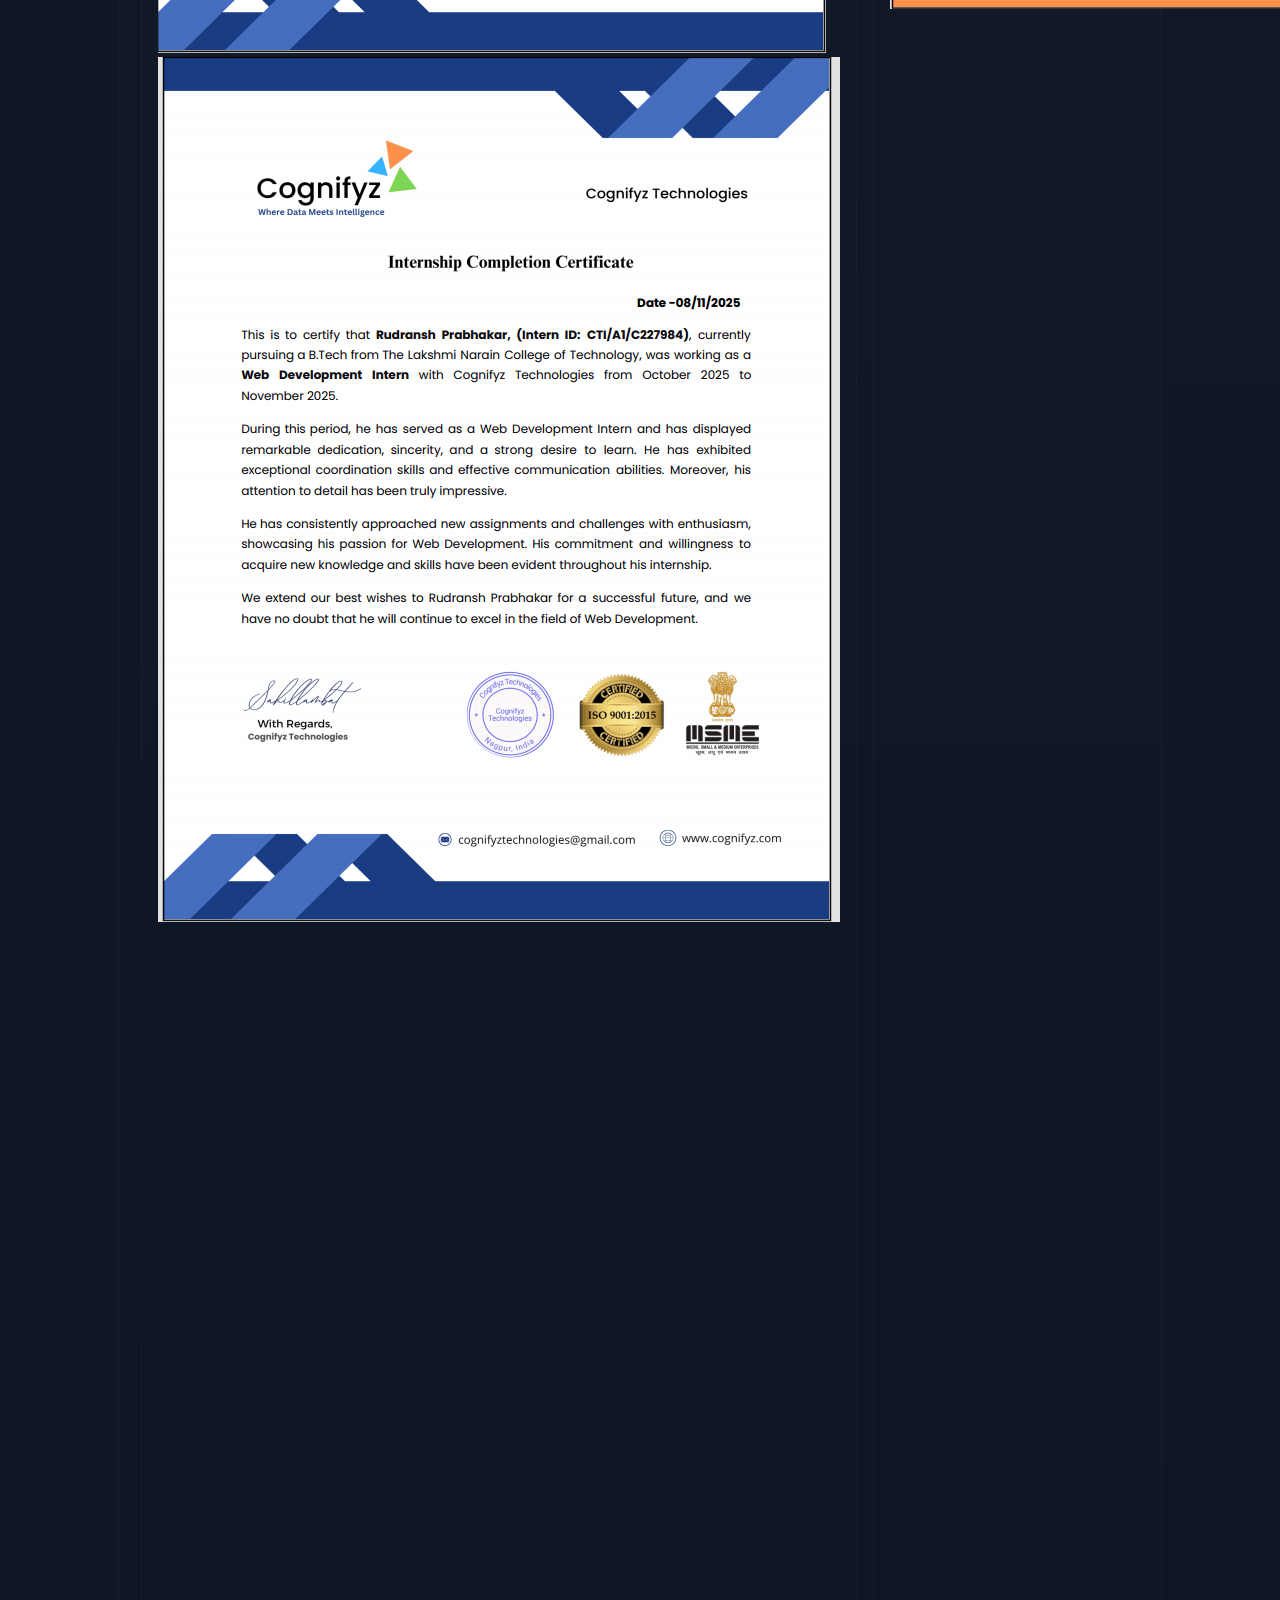
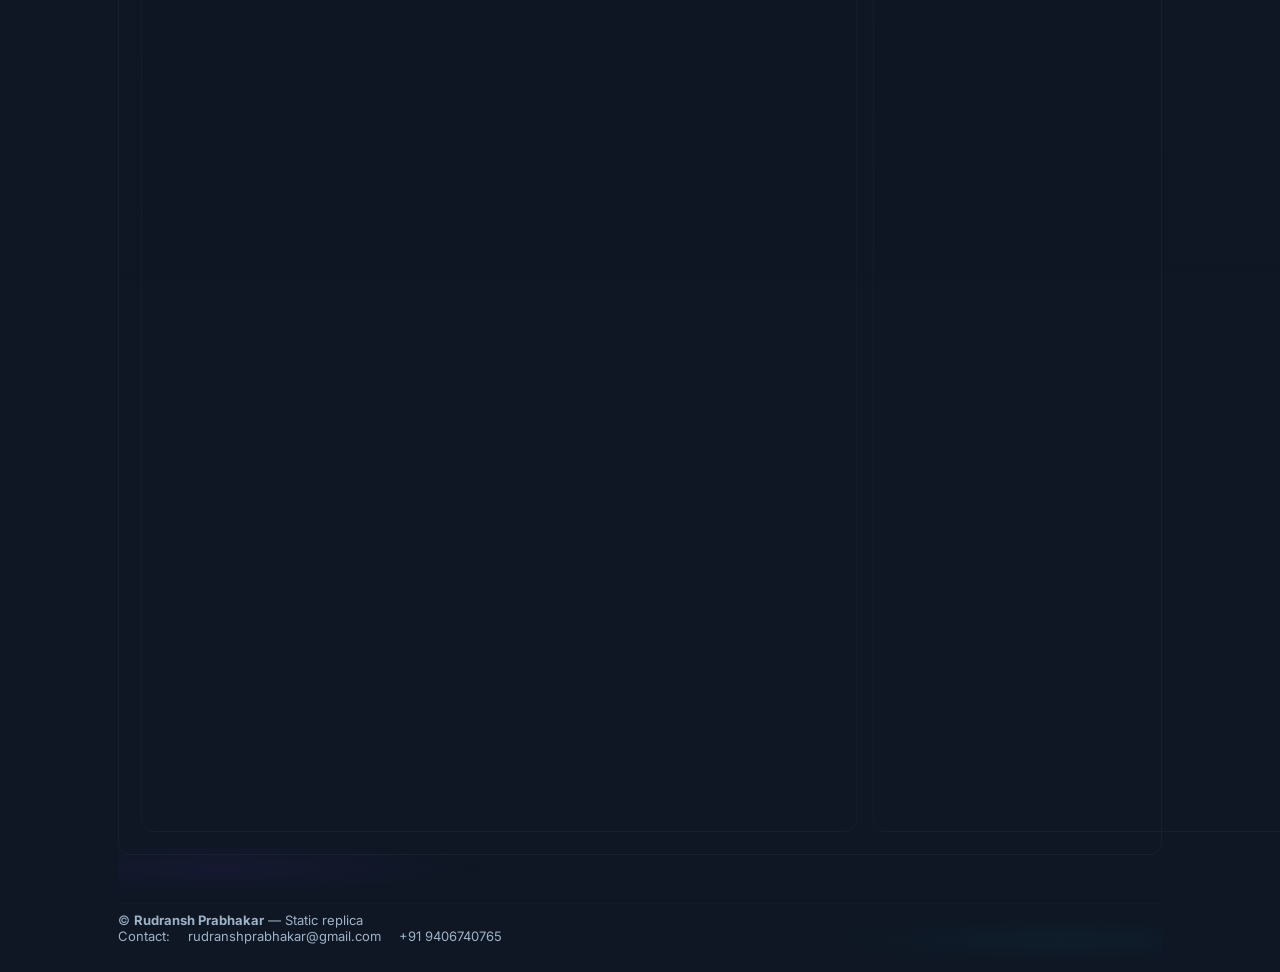
==== commit 37ef5db5: "Update projects.html" ====
--- a/projects.html
+++ b/projects.html
@@ -1,14 +1,15 @@
-<!doctype html>
+<!DOCTYPE html>
 <html lang="en">
 <head>
   <meta charset="utf-8"/>
-  <meta name="viewport" content="width=device-width,initial-scale=1"/>
+  <meta name="viewport" content="width=device-width, initial-scale=1"/>
   <title>Projects — Rudransh Prabhakar</title>
   <link href="https://fonts.googleapis.com/css2?family=Inconsolata:wght@400;700&family=Inter:wght@300;400;600;800&display=swap" rel="stylesheet">
   <link rel="stylesheet" href="styles.css">
 </head>
 <body>
   <div class="container">
+
     <header class="header">
       <div class="brand">
         <div class="logo">R</div>
@@ -28,133 +29,91 @@
     <main style="margin-top:28px">
       <h2 style="margin:0 0 12px 0">Projects</h2>
       <div class="projects">
-        <article class="card"><div>
-          <h4>Web-Based Weather Application (July 2025)</h4>
-          <p>Developed a responsive web application using HTML, CSS, and JavaScript to display real-time weather information for user-selected locations. Integrated with a weather API to fetch current data such as temperature, humidity, cloud cover, and wind speed. Delivered an interactive, user-friendly platform that efficiently presents up-to-date weather details and showcases client-side API integration and responsive UI skills.</p>
-          <p class="small">Website: <a href="https://rudranshprabhakar-coder.github.io/Weather/" target="_blank" rel="noopener">Live demo</a></p>
-        </div></article>
+        <article class="card">
+          <div>
+            <h4>Web-Based Weather Application (July 2025)</h4>
+            <p>Developed a responsive web application using HTML, CSS, and JavaScript to display real-time weather information for user-selected locations. Integrated with a weather API to fetch current data such as temperature, humidity, cloud cover, and wind speed. Delivered an interactive, user-friendly platform that efficiently presents up-to-date weather details and showcases client-side API integration and responsive UI skills.</p>
+            <p class="small">Website: <a href="https://rudranshprabhakar-coder.github.io/Weather/" target="_blank" rel="noopener">Live demo</a></p>
+          </div>
+        </article>
 
-        <article class="card"><div>
-          <h4>Web Based Application (January - September 2024)</h4>
-          <p>Made a minor project on a web based application which focused on mood tracking.</p>
-          <ul>
-            <li>Our website mainly focused on mood enhancing and tracking</li>
-            <li>Implemented innovative solutions that increased efficiency by 30%.</li>
-            <li>Developed a user-friendly interface that boosted engagement by 40%.</li>
-            <li>Utilized data analytics to drive informed project decisions and outcomes.</li>
-          </ul>
-          <p class="small">Website: <a href="https://rudranshprabhakar.wixsite.com/rud-rup" target="_blank" rel="noopener">Live demo</a></p>
-        </div></article>
+        <article class="card">
+          <div>
+            <h4>Web Based Application (January - September 2024)</h4>
+            <p>Made a minor project on a web based application which focused on mood tracking.</p>
+            <ul>
+              <li>Our website mainly focused on mood enhancing and tracking</li>
+              <li>Implemented innovative solutions that increased efficiency by 30%.</li>
+              <li>Developed a user-friendly interface that boosted engagement by 40%.</li>
+              <li>Utilized data analytics to drive informed project decisions and outcomes.</li>
+            </ul>
+            <p class="small">Website: <a href="https://rudranshprabhakar.wixsite.com/rud-rup" target="_blank" rel="noopener">Live demo</a></p>
+          </div>
+        </article>
 
-        <article class="card"><div>
-          <h4>Earth-ED (Web Application)</h4>
-          <p>Earth-ED is a gamified environmental education platform for primary school children that teaches environmental concepts through interactive games and challenges to increase learning and engagement.</p>
-          <p class="small">Website: <a href="https://earth-ed-8388e5ce.base44.app/" target="_blank" rel="noopener">Live demo</a></p>
-        </div></article>
+        <article class="card">
+          <div>
+            <h4>Earth-ED (Web Application)</h4>
+            <p>Earth-ED is a gamified environmental education platform for primary school children that teaches environmental concepts through interactive games and challenges to increase learning and engagement.</p>
+            <p class="small">Website: <a href="https://earth-ed-8388e5ce.base44.app/" target="_blank" rel="noopener">Live demo</a></p>
+          </div>
+        </article>
       </div>
     </main>
-    
+
     <section id="work-experience" class="section" aria-labelledby="work-heading">
       <h3 id="work-heading" style="margin:0 0 12px 0">Work Experience</h3>
       <div class="projects">
-        <article class="card"><div>
-          <h4>Cognifyz Technologies — Web Development Intern</h4>
-          <p>Internship (Oct 2025 – Nov 2025). Worked on web development tasks and UI experiments. See a sample of the image manipulation work and gallery created during the internship.</p>
-          <p class="small">Details: <a href="Image_Manipulation.html" target="_blank" rel="noopener">View work (Image gallery & slideshow)</a> • Company: <a href="https://www.cognifyz.com" target="_blank" rel="noopener">cognifyz.com</a></p>
-        </div></article>
 
-        <article class="card"><div>
-          <h4>AMDOX Technologies — Web Developer Intern</h4>
-          <p>Internship (8 Oct 2025 – 8 Dec 2025). Contributed to front-end implementation and responsive layouts. Below are thumbnails that open full-size in a lightbox.</p>
-          <p class="small">Contact: <a href="mailto:support@amdx.in">support@amdx.in</a></p>
-        </div></article>
+        <article class="card">
+          <div>
+            <h4>Cognifyz Technologies — Web Development Intern</h4>
+            <p>Internship (Oct 2025 – Nov 2025). Worked on web development tasks and UI experiments. Below are screenshots from the internship.</p>
+            <div class="work-gallery">
+              <a href="Cognifyz Internship Completion letter1.png" data-caption="Cognifyz Internship Certificate" target="_blank"><img src="Cognifyz Internship Completion letter1.png" alt="Cognifyz Internship" /></a>
+              <a href="Cognifyz Tech (Intern Completion Cert).png" data-caption="Cognifyz Internship Certificate 2" target="_blank"><img src="Cognifyz Tech (Intern Completion Cert).png" alt="Cognifyz Internship 2" /></a>
+            </div>
+          </div>
+        </article>
 
-        <article class="card"><div>
-          <h4>SuPrazo Technology — UI/UX Design (contract/work)</h4>
-          <p>Date: from 10 Sep. Presented prototypes and landing page designs for product UI. Thumbnails below show some of the work and certificates.</p>
-          <p class="small">Notes: click any thumbnail to view larger.</p>
-        </div></article>
+        <article class="card">
+          <div>
+            <h4>AMDOX Technologies — Web Developer Intern</h4>
+            <p>Internship (8 Oct 2025 – 8 Dec 2025). Contributed to front-end implementation and responsive layouts.</p>
+            <div class="work-gallery">
+              <a href="AMDOX Tech (Offer Letter).png" data-caption="AMDOX Offer Letter" target="_blank"><img src="AMDOX Tech (Offer Letter).png" alt="AMDOX Offer Letter" /></a>
+            </div>
+          </div>
+        </article>
+
+        <article class="card">
+          <div>
+            <h4>SuPrazo Technology — UI/UX Design (contract/work)</h4>
+            <p>Date: from 10 Sep. Presented prototypes and landing page designs for product UI.</p>
+            <div class="work-gallery">
+              <a href="Suprazo Tech (UI_UX DES).png" data-caption="SuPrazo Design 1" target="_blank"><img src="Suprazo Tech (UI_UX DES).png" alt="SuPrazo Design 1" /></a>
+              <a href="Suprazo Tech (UI_UX DES).png2.png" data-caption="SuPrazo Design 2" target="_blank"><img src="Suprazo Tech (UI_UX DES).png2.png" alt="SuPrazo Design 2" /></a>
+              <a href="Suprazo Tech (UI_UX DES).png3.png" data-caption="SuPrazo Design 3" target="_blank"><img src="Suprazo Tech (UI_UX DES).png3.png" alt="SuPrazo Design 3" /></a>
+            </div>
+          </div>
+        </article>
+
       </div>
-
-      <!-- Work Gallery (Static thumbnails since images are in the same folder) -->
-      <div class="work-gallery" aria-hidden="false">
-        <div id="work-gallery-inner" class="work-thumbnails">
-          <a href="cognifyz1.png" data-caption="Cognifyz Project Sample">
-            <img src="cognifyz1.png" alt="Cognifyz Project Sample">
-          </a>
-          <a href="cognifyz2.png" data-caption="UI Experiment 2">
-            <img src="cognifyz2.png" alt="UI Experiment 2">
-          </a>
-          <a href="amdoz1.png" data-caption="Amdox Responsive Layout">
-            <img src="amdoz1.png" alt="Amdox Responsive Layout">
-          </a>
-          <a href="suprazo1.png" data-caption="SuPrazo UI Design Prototype">
-            <img src="suprazo1.png" alt="SuPrazo UI Design Prototype">
-          </a>
-        </div>
-      </div>
-
-      <!-- Lightbox overlay -->
-      <div id="lightbox" class="lightbox-overlay" role="dialog" aria-hidden="true">
-        <div class="lightbox-content">
-          <img id="lightbox-img" src="" alt="" />
-          <div id="lightbox-caption" class="lightbox-caption"></div>
-        </div>
-      </div>
-
-      <script>
-        (function(){
-          var lightbox = document.getElementById('lightbox');
-          var lbImg = document.getElementById('lightbox-img');
-          var lbCaption = document.getElementById('lightbox-caption');
-          document.querySelectorAll('.work-gallery a').forEach(function(a){
-            a.addEventListener('click', function(e){
-              e.preventDefault();
-              var href = a.getAttribute('href');
-              var caption = a.getAttribute('data-caption') || a.querySelector('img').alt || '';
-              lbImg.src = href;
-              lbImg.alt = caption;
-              lbCaption.textContent = caption;
-              lightbox.classList.add('active');
-              lightbox.setAttribute('aria-hidden','false');
-            });
-          });
-          // close on overlay click or Esc
-          lightbox.addEventListener('click', function(){ lightbox.classList.remove('active'); lightbox.setAttribute('aria-hidden','true'); lbImg.src=''; });
-          document.addEventListener('keydown', function(e){ if(e.key==='Escape'){ lightbox.classList.remove('active'); lightbox.setAttribute('aria-hidden','true'); lbImg.src=''; }});
-        })();
-      </script>
-
-      <script src="animations.js"></script>
     </section>
 
     <footer class="footer fade-in-up">
       <div>
         <div class="small">© <strong>Rudransh Prabhakar</strong> — Static replica</div>
-        <div class="small contact-items">Contact:
-          <a class="contact-item" href="mailto:rudranshprabhakar@gmail.com">
-            <svg viewBox="0 0 24 24" xmlns="http://www.w3.org/2000/svg" aria-hidden="true"><path d="M20 4H4c-1.1 0-2 .9-2 2v12c0 1.1.9 2 2 2h16c1.1 0 2-.9 2-2V6c0-1.1-.9-2-2-2zm0 4-8 5-8-5V6l8 5 8-5v2z"/></svg>
-            <span class="label">rudranshprabhakar@gmail.com</span>
-          </a>
-          <a class="contact-item" href="tel:+919406740765">
-            <svg viewBox="0 0 24 24" xmlns="http://www.w3.org/2000/svg" aria-hidden="true"><path d="M6.62 10.79a15.053 15.053 0 006.59 6.59l2.2-2.2a1 1 0 011.01-.24c1.12.37 2.33.57 3.57.57a1 1 0 011 1V20a1 1 0 01-1 1C10.07 21 3 13.93 3 4a1 1 0 011-1h3.5a1 1 0 011 1c0 1.24.2 2.45.57 3.57a1 1 0 01-.24 1.01l-2.21 2.21z"/></svg>
-            <span class="label">+91 9406740765</span>
-          </a>
+        <div class="small contact-items">
+          Contact:
+          <a class="contact-item" href="mailto:rudranshprabhakar@gmail.com"><span class="label">rudranshprabhakar@gmail.com</span></a>
+          <a class="contact-item" href="tel:+919406740765"><span class="label">+91 9406740765</span></a>
         </div>
       </div>
-      <div style="display:flex;gap:12px;align-items:center">
-        <a class="small" href="https://github.com/rudranshprabhakar-coder" target="_blank" rel="noopener" aria-label="GitHub">
-          <svg width="18" height="18" viewBox="0 0 24 24" fill="currentColor" xmlns="http://www.w3.org/2000/svg"><path d="M12 .5C5.648.5.5 5.648.5 12c0 5.094 3.292 9.417 7.86 10.942.575.106.786-.25.786-.556 0-.274-.01-1-.015-1.963-3.197.695-3.872-1.54-3.872-1.54-.523-1.33-1.277-1.685-1.277-1.685-1.044-.713.08-.699.08-.699 1.155.082 1.762 1.187 1.762 1.187 1.026 1.757 2.693 1.25 3.35.957.104-.744.402-1.25.731-1.536-2.552-.29-5.236-1.276-5.236-5.676 0-1.254.447-2.278 1.18-3.082-.118-.29-.51-1.457.112-3.038 0 0 .962-.308 3.152 1.176a10.96 10.96 0 012.872-.386c.974.004 1.956.132 2.872.387 2.189-1.485 3.15-1.176 3.15-1.176.624 1.581.232 2.748.114 3.038.735.804 1.178 1.828 1.178 3.082 0 4.412-2.689 5.382-5.253 5.667.413.355.78 1.056.78 2.128 0 1.536-.014 2.775-.014 3.152 0 .31.208.67.793.556C20.71 21.414 24 17.092 24 12c0-6.352-5.147-11.5-12-11.5z"/></svg>
-        </a>
-        <a class="small" href="https://www.instagram.com/rudy._03?igsh=MXBybmJxcDZmMThyOQ%3D%3D&utm_source=qr" target="_blank" rel="noopener" aria-label="Instagram">
-          <svg width="18" height="18" viewBox="0 0 24 24" fill="currentColor" xmlns="http://www.w3.org/2000/svg"><path d="M7 2h10a5 5 0 015 5v10a5 5 0 01-5 5H7a5 5 0 01-5-5V7a5 5 0 015-5zm5 5.5a4.5 4.5 0 100 9 4.5 4.5 0 000-9zm6-1.5a1 1 0 110 2 1 1 0 010-2zM12 9a3 3 0 110 6 3 3 0 010-6z"/></svg>
-        </a>
-        <a class="small" href="https://www.linkedin.com/in/rudransh-prabhakar-7b53982b0/" target="_blank" rel="noopener" aria-label="LinkedIn">
-          <svg width="18" height="18" viewBox="0 0 24 24" fill="currentColor" xmlns="http://www.w3.org/2000/svg"><path d="M20.447 20.452H17.4v-5.569c0-1.328-.027-3.037-1.85-3.037-1.853 0-2.135 1.445-2.135 2.94v5.666h-3.048V9h2.932v1.561h.042c.408-.774 1.405-1.59 2.892-1.59 3.094 0 3.663 2.037 3.663 4.687v6.294zM5.337 7.433a1.76 1.76 0 110-3.52 1.76 1.76 0 010 3.52zM6.97 20.452H3.704V9H6.97v11.452zM22.225 0H1.771C.792 0 0 .774 0 1.73v20.541C0 23.226.792 24 1.771 24h20.451C23.2 24 24 23.226 24 22.271V1.73C24 .774 23.2 0 22.225 0z"/></svg>
-        </a>
-      </div>
     </footer>
+
   </div>
+
+  <script src="animations.js"></script>
 </body>
 </html>
-
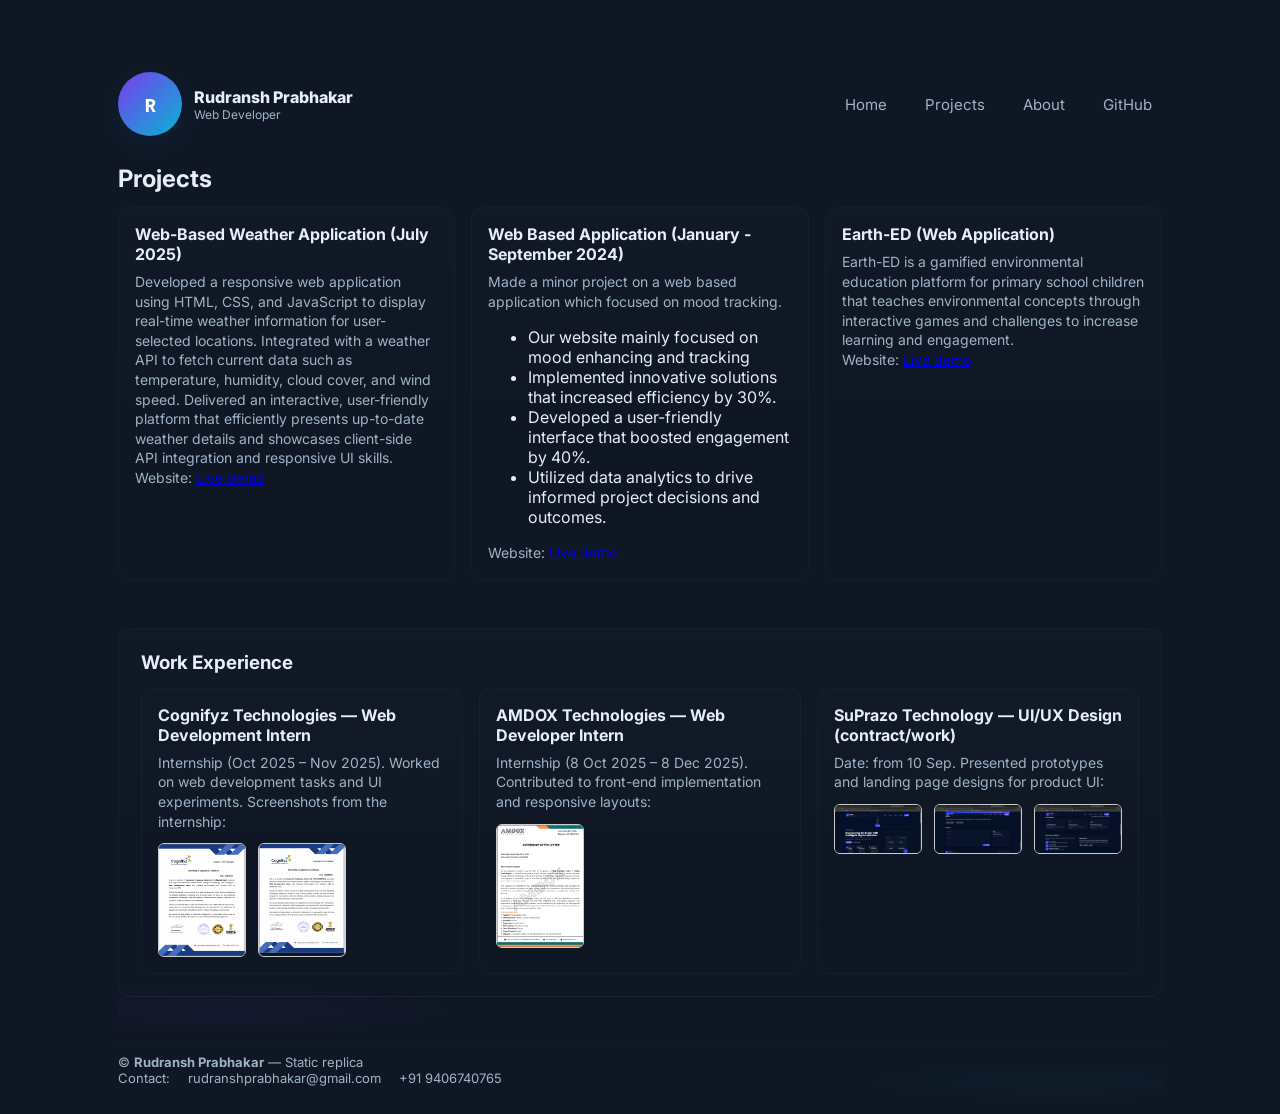
==== commit 37ceb8ec: "Update projects.html" ====
--- a/projects.html
+++ b/projects.html
@@ -6,6 +6,43 @@
   <title>Projects — Rudransh Prabhakar</title>
   <link href="https://fonts.googleapis.com/css2?family=Inconsolata:wght@400;700&family=Inter:wght@300;400;600;800&display=swap" rel="stylesheet">
   <link rel="stylesheet" href="styles.css">
+  <style>
+    /* Thumbnail gallery layout */
+    .work-gallery {
+      display: flex;
+      flex-wrap: wrap;
+      gap: 12px;
+      margin-top: 12px;
+    }
+    .work-gallery a {
+      display: block;
+      width: calc(33.33% - 8px); /* 3 per row, with gap */
+      text-align: center;
+      border: 1px solid #ccc;
+      border-radius: 6px;
+      overflow: hidden;
+      transition: transform 0.2s;
+    }
+    .work-gallery a:hover {
+      transform: scale(1.05);
+    }
+    .work-gallery img {
+      width: 100%;
+      height: auto;
+      display: block;
+    }
+    /* Responsive adjustments */
+    @media (max-width: 900px) {
+      .work-gallery a {
+        width: calc(50% - 8px); /* 2 per row on medium screens */
+      }
+    }
+    @media (max-width: 600px) {
+      .work-gallery a {
+        width: 100%; /* 1 per row on small screens */
+      }
+    }
+  </style>
 </head>
 <body>
   <div class="container">
@@ -68,9 +105,9 @@
         <article class="card">
           <div>
             <h4>Cognifyz Technologies — Web Development Intern</h4>
-            <p>Internship (Oct 2025 – Nov 2025). Worked on web development tasks and UI experiments. Below are screenshots from the internship.</p>
+            <p>Internship (Oct 2025 – Nov 2025). Worked on web development tasks and UI experiments. Screenshots from the internship:</p>
             <div class="work-gallery">
-              <a href="Cognifyz Internship Completion letter1.png" data-caption="Cognifyz Internship Certificate" target="_blank"><img src="Cognifyz Internship Completion letter1.png" alt="Cognifyz Internship" /></a>
+              <a href="Cognifyz Internship Completion letter1.png" data-caption="Cognifyz Internship Certificate 1" target="_blank"><img src="Cognifyz Internship Completion letter1.png" alt="Cognifyz Internship 1" /></a>
               <a href="Cognifyz Tech (Intern Completion Cert).png" data-caption="Cognifyz Internship Certificate 2" target="_blank"><img src="Cognifyz Tech (Intern Completion Cert).png" alt="Cognifyz Internship 2" /></a>
             </div>
           </div>
@@ -79,7 +116,7 @@
         <article class="card">
           <div>
             <h4>AMDOX Technologies — Web Developer Intern</h4>
-            <p>Internship (8 Oct 2025 – 8 Dec 2025). Contributed to front-end implementation and responsive layouts.</p>
+            <p>Internship (8 Oct 2025 – 8 Dec 2025). Contributed to front-end implementation and responsive layouts:</p>
             <div class="work-gallery">
               <a href="AMDOX Tech (Offer Letter).png" data-caption="AMDOX Offer Letter" target="_blank"><img src="AMDOX Tech (Offer Letter).png" alt="AMDOX Offer Letter" /></a>
             </div>
@@ -89,7 +126,7 @@
         <article class="card">
           <div>
             <h4>SuPrazo Technology — UI/UX Design (contract/work)</h4>
-            <p>Date: from 10 Sep. Presented prototypes and landing page designs for product UI.</p>
+            <p>Date: from 10 Sep. Presented prototypes and landing page designs for product UI:</p>
             <div class="work-gallery">
               <a href="Suprazo Tech (UI_UX DES).png" data-caption="SuPrazo Design 1" target="_blank"><img src="Suprazo Tech (UI_UX DES).png" alt="SuPrazo Design 1" /></a>
               <a href="Suprazo Tech (UI_UX DES).png2.png" data-caption="SuPrazo Design 2" target="_blank"><img src="Suprazo Tech (UI_UX DES).png2.png" alt="SuPrazo Design 2" /></a>
@@ -117,3 +154,4 @@
   <script src="animations.js"></script>
 </body>
 </html>
+
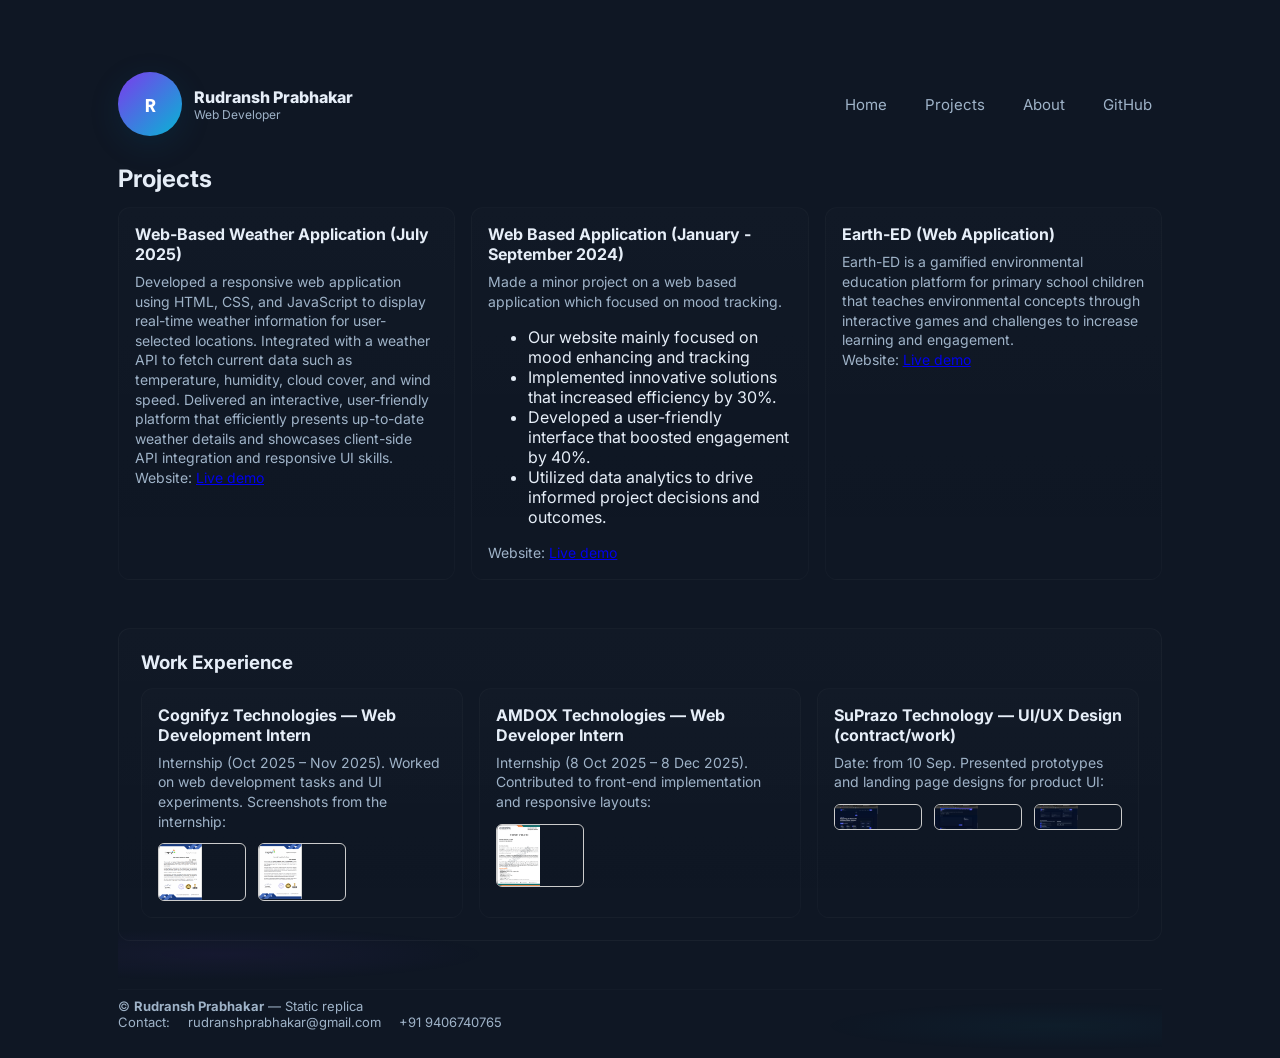
==== commit a7efb587: "Update projects.html" ====
--- a/projects.html
+++ b/projects.html
@@ -27,7 +27,7 @@
       transform: scale(1.05);
     }
     .work-gallery img {
-      width: 100%;
+      width: 50%;
       height: auto;
       display: block;
     }
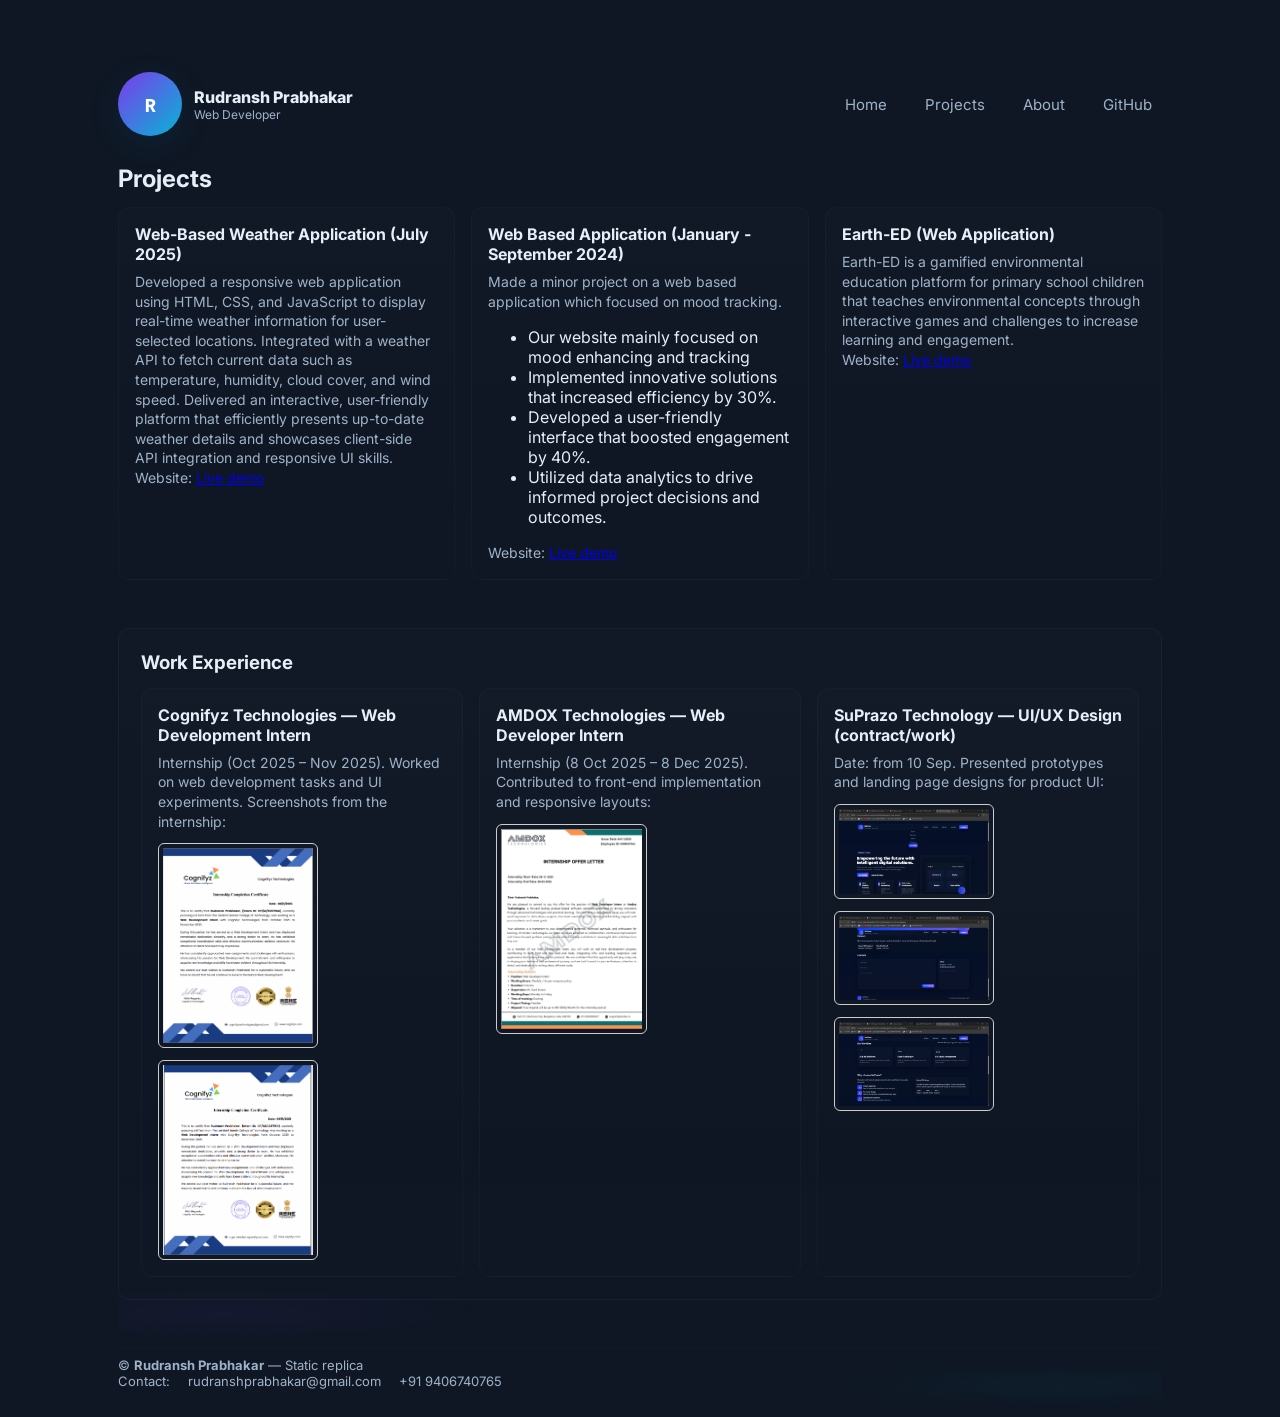
==== commit f98d22b0: "Update projects.html" ====
--- a/projects.html
+++ b/projects.html
@@ -7,42 +7,52 @@
   <link href="https://fonts.googleapis.com/css2?family=Inconsolata:wght@400;700&family=Inter:wght@300;400;600;800&display=swap" rel="stylesheet">
   <link rel="stylesheet" href="styles.css">
   <style>
-    /* Thumbnail gallery layout */
-    .work-gallery {
-      display: flex;
-      flex-wrap: wrap;
-      gap: 12px;
-      margin-top: 12px;
+  /* Thumbnail gallery layout */
+  .work-gallery {
+    display: flex;
+    flex-wrap: wrap;
+    gap: 12px;
+    margin-top: 12px;
+    justify-content: flex-start;
+  }
+
+  .work-gallery a {
+    display: inline-block;
+    border: 1px solid #ccc;
+    border-radius: 6px;
+    overflow: hidden;
+    padding: 4px; /* optional spacing inside border */
+    transition: transform 0.2s;
+  }
+
+  .work-gallery a:hover {
+    transform: scale(1.05);
+  }
+
+  .work-gallery img {
+    display: block;
+    max-width: 150px;   /* small, uniform size */
+    max-height: 200px;  /* prevent tall portraits from stretching too much */
+    width: auto;        /* maintain natural aspect ratio */
+    height: auto;       /* maintain natural aspect ratio */
+  }
+
+  /* Responsive adjustments */
+  @media (max-width: 900px) {
+    .work-gallery img {
+      max-width: 120px;
+      max-height: 160px;
     }
-    .work-gallery a {
-      display: block;
-      width: calc(33.33% - 8px); /* 3 per row, with gap */
-      text-align: center;
-      border: 1px solid #ccc;
-      border-radius: 6px;
-      overflow: hidden;
-      transition: transform 0.2s;
+  }
+
+  @media (max-width: 600px) {
+    .work-gallery img {
+      max-width: 100px;
+      max-height: 140px;
     }
-    .work-gallery a:hover {
-      transform: scale(1.05);
-    }
-    .work-gallery img {
-      width: 50%;
-      height: auto;
-      display: block;
-    }
-    /* Responsive adjustments */
-    @media (max-width: 900px) {
-      .work-gallery a {
-        width: calc(50% - 8px); /* 2 per row on medium screens */
-      }
-    }
-    @media (max-width: 600px) {
-      .work-gallery a {
-        width: 100%; /* 1 per row on small screens */
-      }
-    }
-  </style>
+  }
+</style>
+
 </head>
 <body>
   <div class="container">
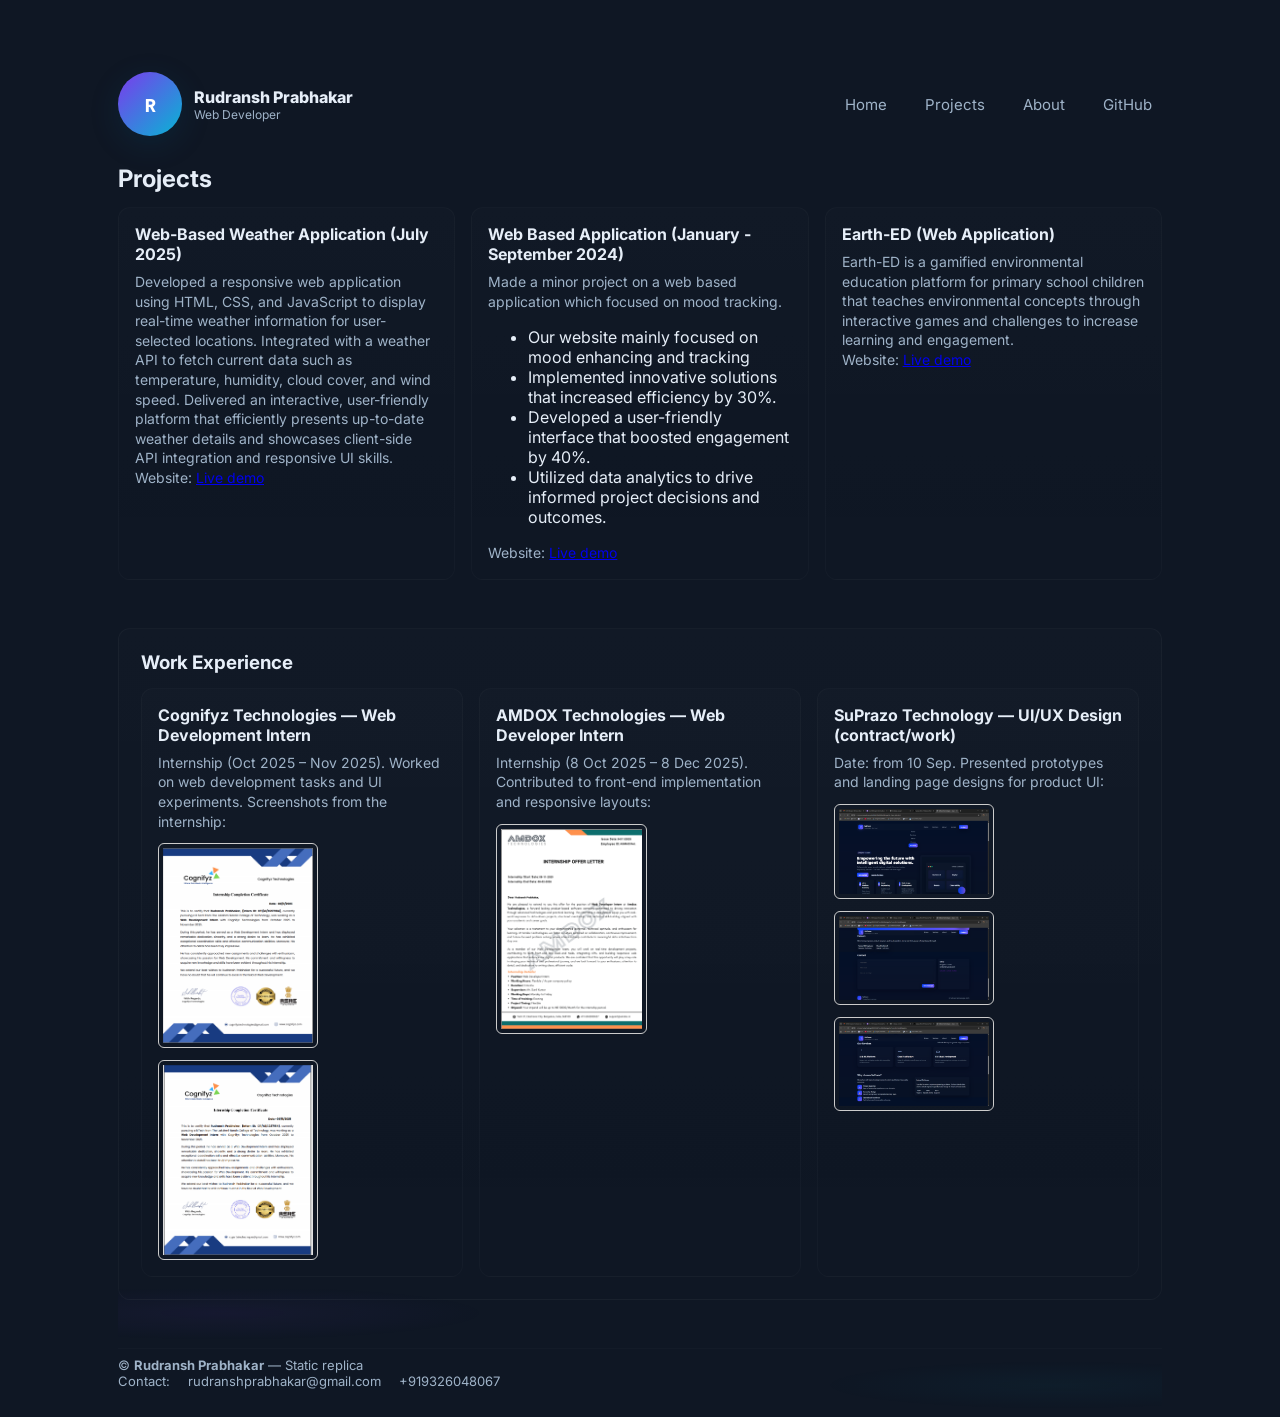
==== commit 9addd8d4: "Update projects.html" ====
--- a/projects.html
+++ b/projects.html
@@ -154,7 +154,7 @@
         <div class="small contact-items">
           Contact:
           <a class="contact-item" href="mailto:rudranshprabhakar@gmail.com"><span class="label">rudranshprabhakar@gmail.com</span></a>
-          <a class="contact-item" href="tel:+919406740765"><span class="label">+91 9406740765</span></a>
+          <a class="contact-item" href="tel:+919326048067"><span class="label">+919326048067</span></a>
         </div>
       </div>
     </footer>
